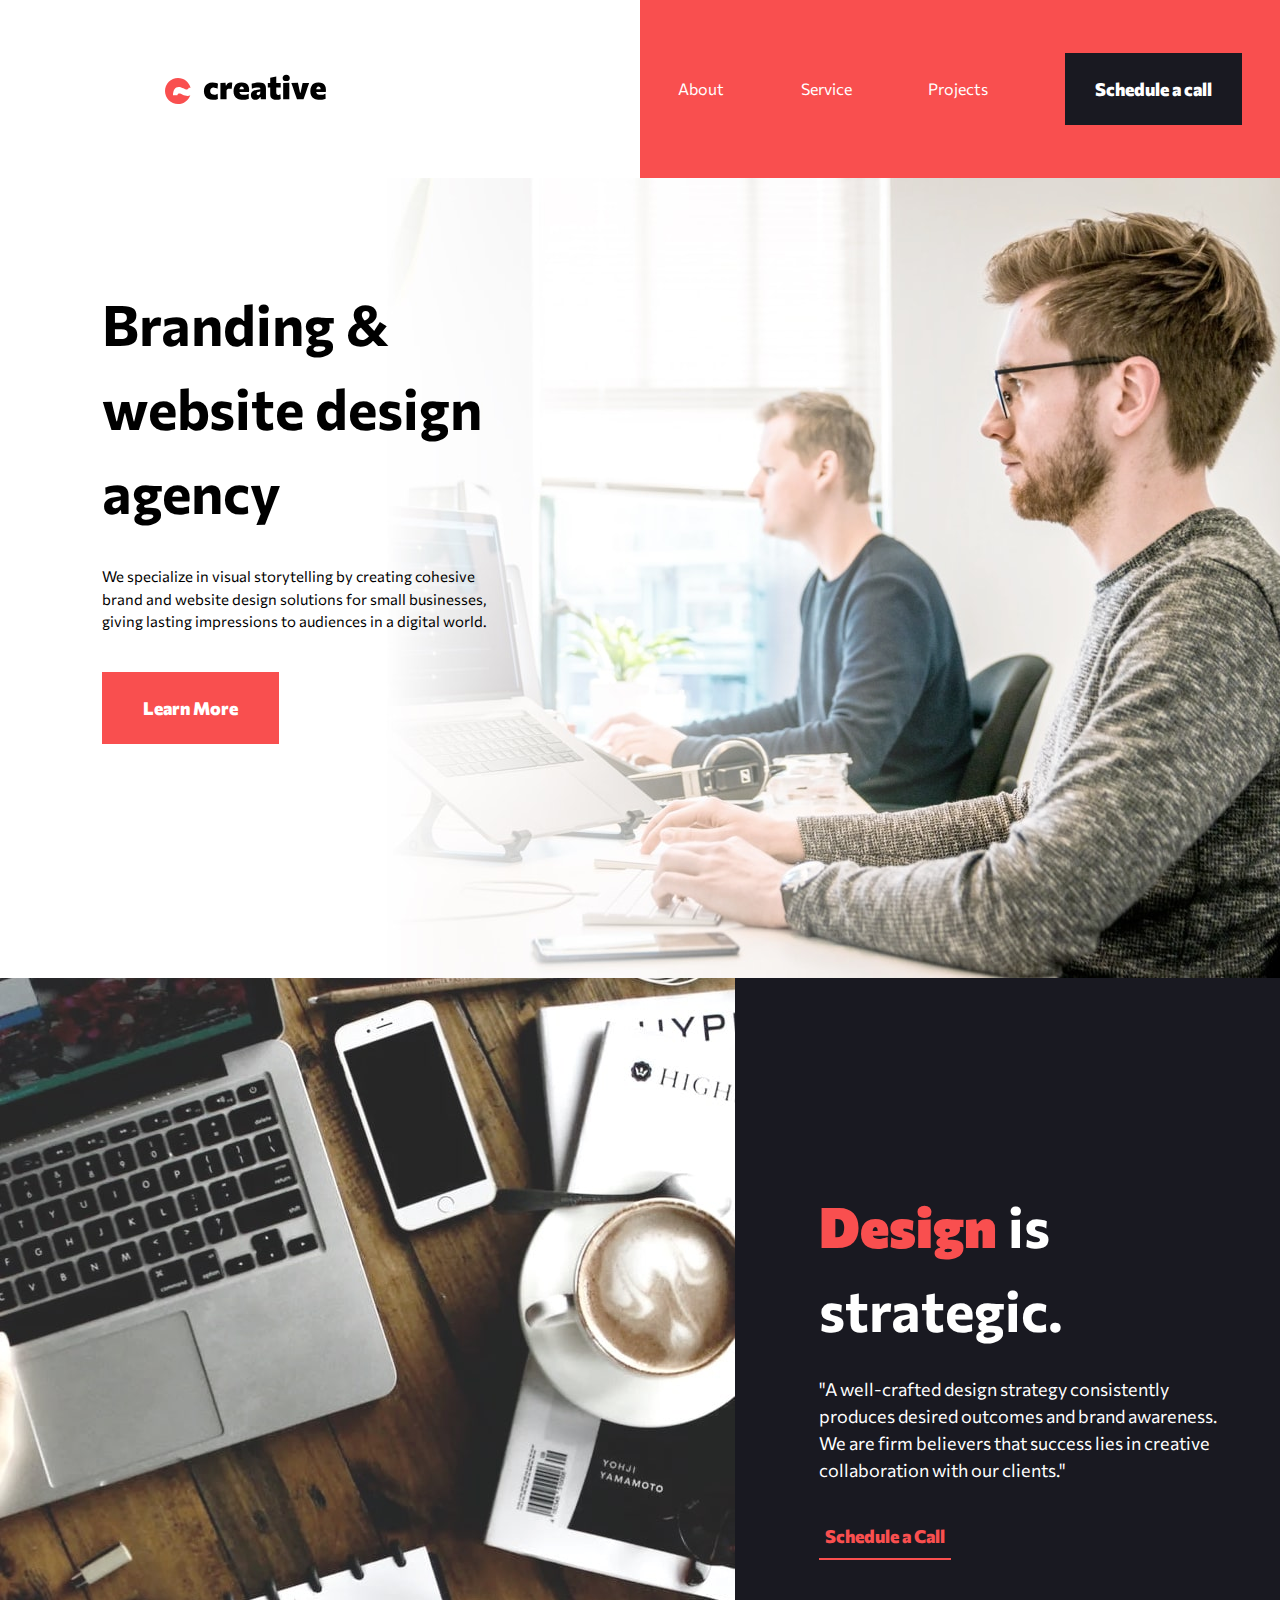
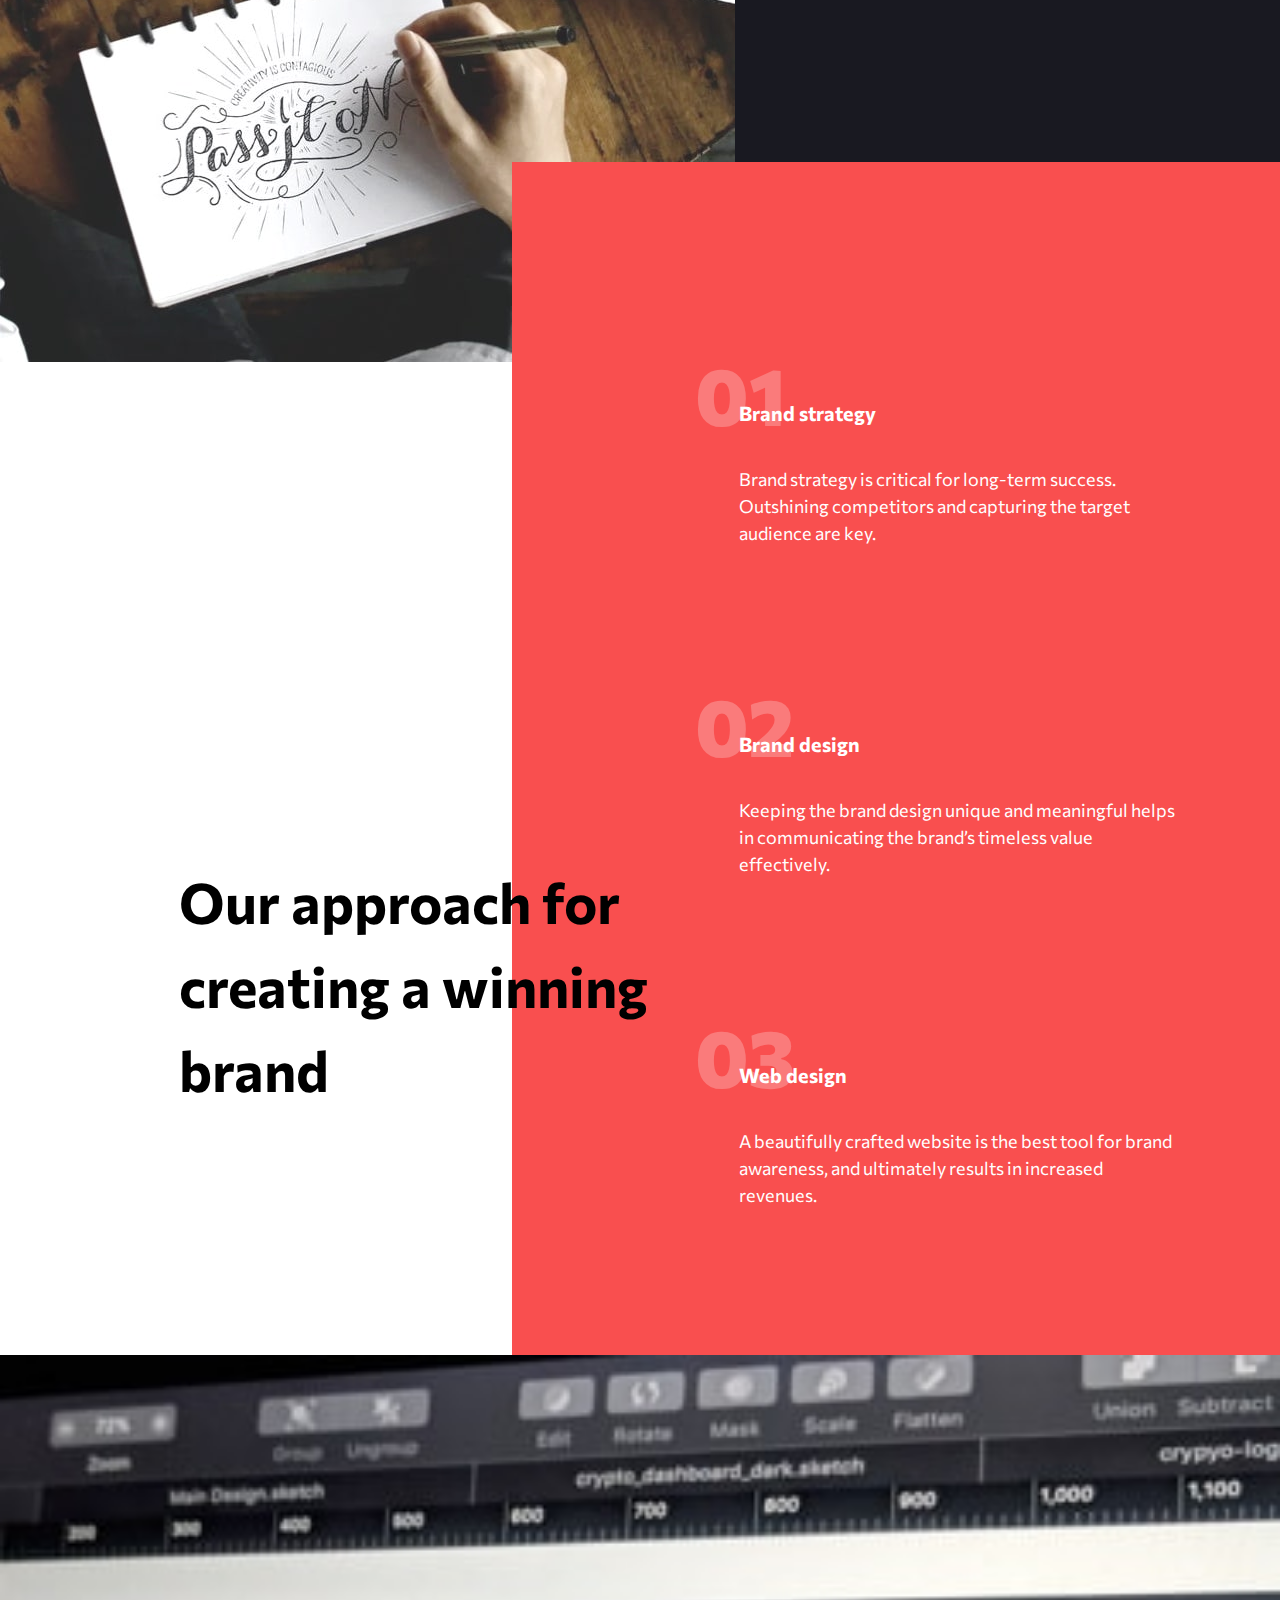
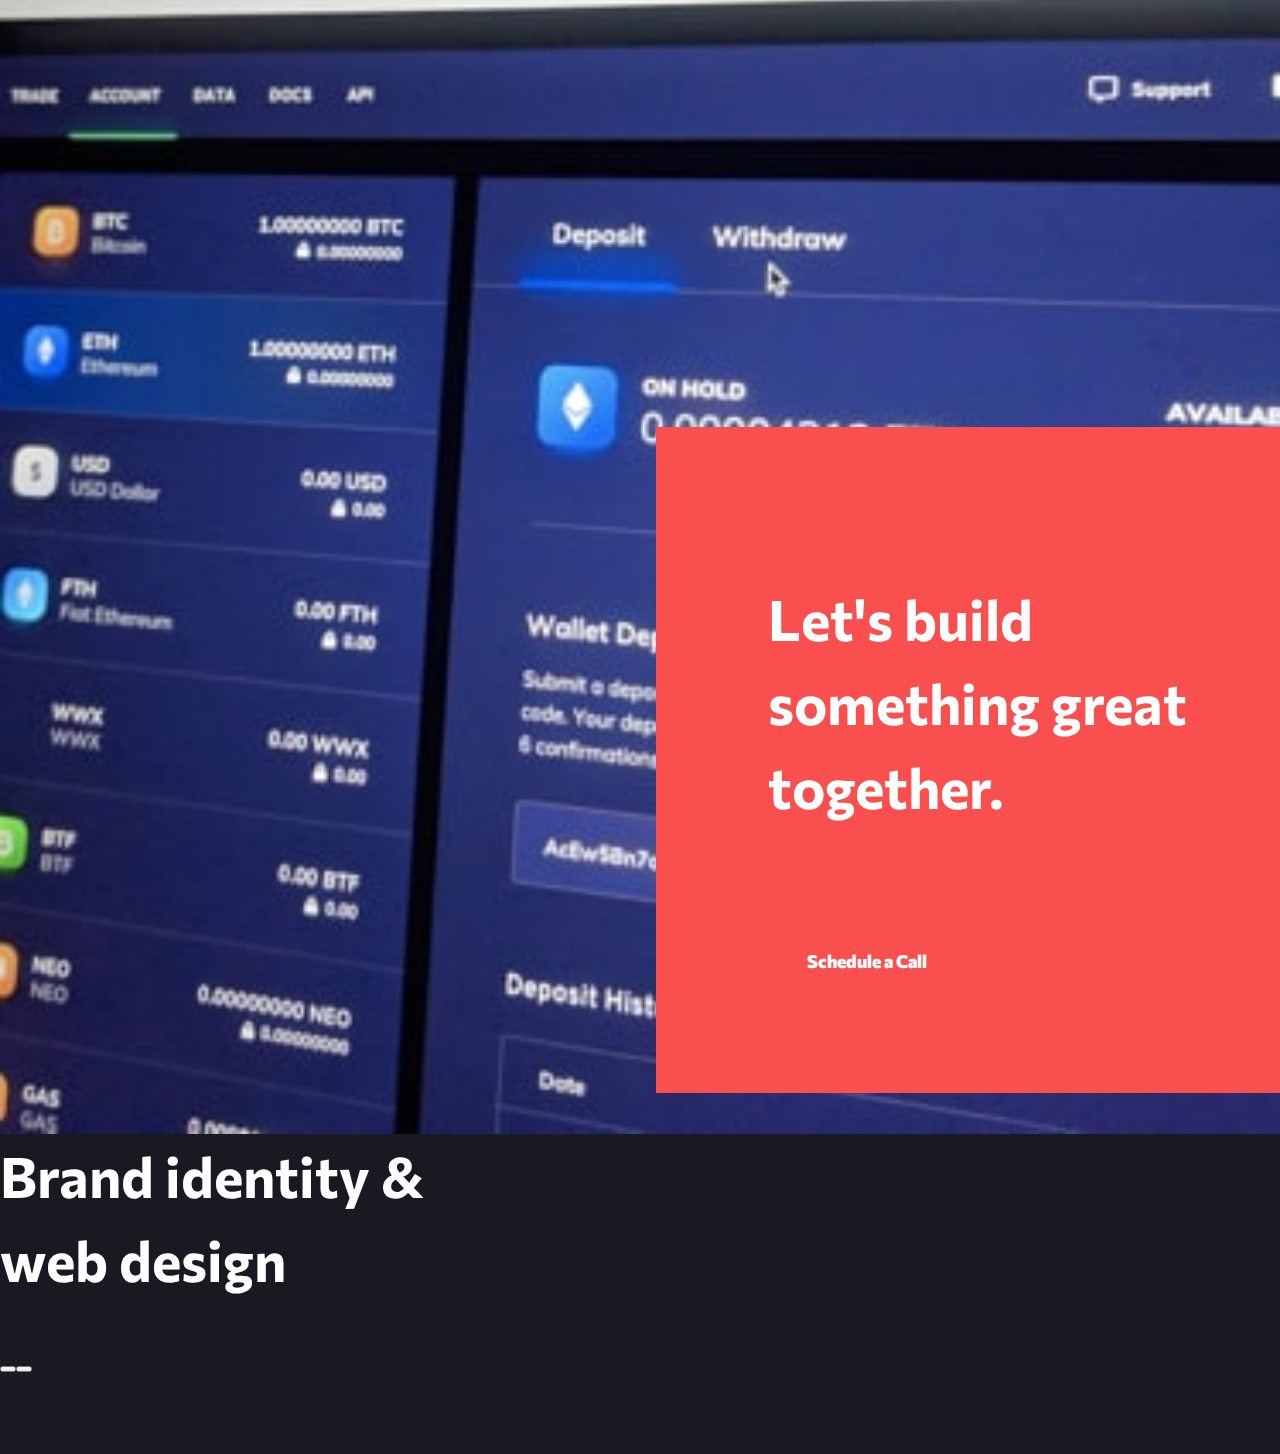
==== index.html @ ea8be514 "recoded the html for the project slides" ====
<!DOCTYPE html>
<html lang="en">
<head>
  <meta charset="UTF-8">
  <meta name="viewport" content="width=device-width, initial-scale=1.0">
  <link rel="preconnect" href="https://fonts.googleapis.com">
  <link rel="preconnect" href="https://fonts.gstatic.com" crossorigin>
  <link href="https://fonts.googleapis.com/css2?family=Abril+Fatface&family=Commissioner:wght@400;800&family=Merriweather:ital@0;1&family=Work+Sans:wght@400;500;800&display=swap" rel="stylesheet">
  <link rel="icon" type="image/png" sizes="32x32" href="./assets/favicon-32x32.png">
  <link rel="stylesheet" href="./styles.css">
  <title>Creative single page site</title>
</head>
<body>
  <header>
    <nav>
      <div class="logo-container"><img src="./starter-code/assets/desktop/logo.svg"></div>
      <div class="hamburger-menu hide-burger"><img src="./starter-code/assets/mobile/icon-hamburger.svg"></div>
      <div class="cross-menu"><img src="./starter-code/assets/mobile/icon-cross.svg" alt="toggle icon"></div>

      
      <ul class="nav-menu hide">
        <li class="nav-item">About</li>
        <li class="nav-item">Service</li>
        <li class="nav-item">Projects</li>
        <li class="nav-item"><button class="nav-btn">Schedule a call</button></li>
      </ul>
    </nav>
  </header>
  
  <main class="hero-section">
    <img src="./starter-code/assets/mobile/image-hero.jpg">
    <img src="./starter-code/assets/tablet/image-hero.jpg">
    <img src="./starter-code/assets/desktop/image-hero.jpg">
    <div class="hero-contianer">
      <h1 class="hero-section__title">Branding & website design agency</h1>

      <p>We specialize in visual storytelling by creating cohesive brand and website design 
      solutions for small businesses, giving lasting impressions to audiences in a digital world.</p>
  

      <button class="hero-button">Learn More</button>
    </div>
  </main>

  <section class="design-section">
    <img src="./starter-code/assets/mobile/image-strategic.jpg">
    <img src="./starter-code/assets/tablet/image-strategic.jpg">
    <img src="./starter-code/assets/desktop/image-strategic.jpg">

    <div class="container">
      <h2 class="design-section__title"><strong>Design</strong> is strategic.
        <div><img src="./starter-code/assets/desktop/bg-pattern-wave-red.svg" alt=""></div>
      </h2>

      <p>"A well-crafted design strategy consistently produces desired outcomes and brand awareness. 
      We are firm believers that success lies in creative collaboration with our clients."</p>

      <button class="underlined-btn button">Schedule a Call</button>
    </div>
  </section>
  
  <section class="approach-section">
    <div class="container">
      <h2 class="approach-section__title">Our approach for creating a winning brand</h2>
      <div class="container-two spacing">
        <h3 class="title-one">Brand strategy
          <li class="li-one">01</li>
        </h3>
        <p>Brand strategy is critical for long-term success. Outshining competitors and capturing 
        the target audience are key.</p>
      </div>
      <div class="container-two spacing">
        <h3 class="title-two">Brand design
          <li class="li-two">02</li>
        </h3>
        <p>Keeping the brand design unique and meaningful helps in communicating the brand’s timeless 
        value effectively.</p>
      </div>

      <div class="container-two spacing"> 
        <h3 class="title-three">Web design
          <li class="li-three">03</li>
        </h3>
        <p>A beautifully crafted website is the best tool for brand awareness, and ultimately results 
        in increased revenues.</p>
      </div>
    </div>
    <div class="wrapper">
      <section class="dynamic-project">
        <div class="img"><img src="./starter-code/assets/mobile/image-slide-1.jpg" alt=""></div>
        <figcaption>
          <h2 class="project-title">Brand naming & guidelines</h2>
          <button></button><button></button>
        </figcaption>
      </section>
      <section class="dynamic-project">
        <div class="img"><img src="./starter-code/assets/mobile/image-slide-2.jpg" alt=""></div>
        <figcaption>
          <h2 class="project-title">Brand identity & merchandise</h2>
          <button></button><button></button>
        </figcaption>
      </section>
      <section class="dynamic-project">
        <div class="img"><img src="./starter-code/assets/mobile/image-slide-3.jpg" alt=""></div>
        <figcaption>
          <h2 class="project-title">Brand identity & web design</h2>
          <button></button><button></button>
        </figcaption>
      </section>
    </div>
  <section class="container contact">
    <h2>Let's build something great together.</h2>
    <button class="footer-btn button">Schedule a Call</button>
  </section>
</body>
<script src="./main.js"></script>
</html>
---- styles.css ----
*
*::before
*::after {
    box-sizing: border-box;
    padding: 0;
    margin: 0;
}



body {
    background-color: white;
    margin: 0;
    font-family: 'commissioner';
    line-height: 1.5;
}

nav {
    display: flex;
    min-height: 5rem;
    align-items: center;
    justify-content: space-between;
    padding: 0 1rem;

}

strong {
    color: #F94F4F;
}

h1 {
    font-size: 2.5rem;
}

h2 {
    font-size: 2rem;
} 

h3 {
    font-size: .9375rem;
}

p {
    font-size: .9375rem;
}

img {
    width: 100%;
    display: block;
}

ul {
    margin: 0;
    padding: 0;
}

.button {
    display: inline-block;
    width: fit-content;
}

.container {
    display: flex;
    flex-direction: column;
    margin: 0 1.25rem 0;
}

.nav-menu {
    text-align: center;
    background-color: #191921;
    color: #fff;
    position: absolute;
    width: 70%;
    display: block;
    top: 5rem;
    z-index: 1;
    margin-left: 5rem;

}


.nav-menu li {
    padding: 1.25rem 0 1.25rem 0;
    list-style: none;

}

.nav-menu li:hover {
    font-weight: bold;
    cursor: pointer;
}

.nav-btn {
    width: 177px;
    height: 72px;
    background-color: #F94F4F;
    color: #fff;
    font-family: 'commissioner';
    font-weight: 800;
    font-size: 18px;
    border: none;
}

.hamburger-menu {
    position: relative;
}

.cross-menu {
    position: absolute;
    right: 4.75%;
    visibility: hidden;
}

.nav-btn:hover {
    background-color: #434356;
    cursor: pointer;

}

.hero-image-container {
    width: max-content;
}


.hero-contianer {
    display: flex;
    flex-direction: column;
    margin: 0 1.25rem 6rem;

}

.hero-section img:nth-child(2n) {
    display: none;
}

.hero-section img:nth-child(3n) {
    display: none;
}

.hero-section__title {
    margin: 3.5rem 0 0 0;
}

.hero-section p {
    margin: .9375rem 0;
    line-height: 1.5;
    font-size: 15px;
}

.hero-button {
    display: inline-block;
    width: 177px;
    height: 72px;
    background-color: #F94F4F;
    color: #fff;
    font-family: 'commissioner';
    font-weight: 800;
    font-size: 18px;
    border: none;
    
}

.hero-button:hover {
    cursor: pointer;
    background-color: #FF9393;
}

/* DESIGN SECTION */

.design-section img:nth-child(2n){
    display: none;
}

.design-section img:nth-child(3n) {
    display: none;
}

.design-section div img {
    display: inline-block;
    width: 3.9375rem;
    height: 1.8125rem;
    position: absolute;
    top: -10%;
}

section.design-section {
    background-color: #191921;

}

.design-section__title {
    padding: 5.05rem 0 1.5rem 0;
    position: relative;
    margin: 0;
}

section.design-section .container p {
    margin: 0 0 2.5rem 0;
    height: auto;
    text-align: left;
}

section.design-section .container button {
    margin: 0 0 4.5rem 0;
}

section.design-section .container {
    color: white;
    line-height: 1.5;
}




a:hover {

    cursor: pointer;
}

.underlined-btn {
    font-family: 'commissioner';
    font-weight: 800;
    color: #F94F4F;
    background-color: #191921;
    border-style: none;
    padding-bottom: 11px;
    border-bottom: 2px solid #F94F4F;

}

.underlined-btn:hover {
    color: #FF9393;
    border-color: #FF9393;
}



/* APPROACH SECTION */ 

section.approach-section {
    background-color: #F94F4F;
    color: white;
    display: flex;
    flex-direction: column;
    list-style: none;
    position: relative;
    padding: 6rem 0 6rem 0;
}

section.approach-section h2 {
    padding: 0 0 3.0625rem;
}

.spacing {
    padding: 0 0 3.5rem 0;
}

section.approach-section .container li {
font-size: 5rem;
font-weight: 800;
position: absolute;


}

.container-two {
    display: flex;
    flex-direction: column;
    margin: 0 1.2rem 0;
}

.title-one,
.title-two,
.title-three {
    position: relative;
}

.li-one {
    top: -4rem;
    left: -1rem;
    opacity: .25;
    position: absolute;
}

.li-two {
    top: -4rem;
    left: -1rem;
    opacity: .25;
    position: absolute;
}

.li-three {
    top: -4rem;
    left: -1rem;
    opacity: .25;
    position: absolute;
}

/* PROJECT SECTION */

.wrapper {
    height: 42rem;
    width: 100%;
    position: relative;
}

.dynamic-project {
    background-color: white;
    min-height: 42rem;
    flex-direction: column;
    position: absolute;
    width: 100%;
}


.dynamic-project >:first-child {
    min-height: 25.25rem;
    width: 100%;
}

.project-title {
    margin: 0;
}

figcaption {
    background-color: #191921;
    min-height: 20rem ;
}











 /* new styles for dynamic project */
.pro-container {
    position: relative;
    min-height: 44.7rem;
}

.hide {
    display: none;
}

.project-section__one,
.project-section__two,
.project-section__three {
    position: relative;
    color: #fff;
    background-color: #191921;
}


.slide  {
    position: absolute;

}


.project-section__subtitle {
    position: absolute;
    right: 30px;
    top: 46%;
}

.project-section__one p,
.project-section__two p,
.project-section__three p {
    position: absolute;
    right: 30px;
    top: 49%;
}

.project-section__one img:nth-child(2n) {
    display: none;
}

.project-section__one .prev:nth-child(2n){
    display: inline-block;
}

section.project-section__one img:nth-child(3) {
    display: none;
}

.project-section__one .prev,
.project-section__one .next,
.project-section__two .prev,
.project-section__two .next,
.project-section__three .prev,
.project-section__three .next {
    position: static;
    display: inline-block;
    width: 2rem;
    height: 1.5rem;
    padding: 1.25rem .5rem 0 0;
    margin: 1rem 1rem 0 0;
}




section.project-section__one div a {
    width: fit-content;
}



.prev {
    background-image: url(./starter-code/assets/desktop/icon-arrow-previous.svg);
    background-repeat: no-repeat;
}

.next {
    background-image: url(./starter-code/assets/desktop/icon-arrow-next.svg);
    background-repeat: no-repeat;

}

.project-section__one h2,
.project-section__two h2,
.project-section__three h2 {
    padding: 4rem 1.5rem;
    margin: 0%;
}

.footer-btn {
    width: 177px;
    height: 72px;
    background-color: #F94F4F;
    color: #fff;
    font-family: 'commissioner';
    font-weight: 800;
    font-size: 18px;
    border: none;
}

.footer-btn:hover {
    background-color: #FF9393;
    cursor: pointer;
}

.contact {
    margin: 6.25rem 1.5rem 6.25rem 1.5rem;
} 



/* -------------------- TABLET LAYOUT ------------------ */


@media only screen and (min-width: 750px) {

    /* HERO SECTION */

    nav {
    padding: 0;
    }

    .hide-burger {
        display: none;
    }

    .logo-container {
        margin-left:2.43rem ;
    }

    .container {
        display: flex;
        flex-direction: column;
        margin: 0 1.25rem 0;
    }
    
    .nav-menu {
        background-color: #F94F4F;
        justify-content: space-around;
        align-items: center;
        width: 60%;
        display: flex;
        position: static;
        height: 11.125rem;
        margin-left: 0;
    }

    .nav-btn {
        background-color: #191921;
    }
    
    /* HERO SECTION */

    .hero-section img:first-child {
        display: none;
    }

    .hero-section img:nth-child(2n) {
        display: block;
    }

    .hero-section img:nth-child(3n) {
        display: none;
    }

    .hero-section {
        display: flex;
        flex-direction: row-reverse;

    }

    .hero-contianer {
        overflow: visible;
        width: 28rem;
    }
    
    .hero-section__title {
        position: relative;
        width: 25rem;
        margin-left: 11rem;
        font-size: 3.5rem;
    }
    
    .hero-section p {
        position: relative;
        width: 25rem;
        margin-left: 11rem;
        padding: 1rem 0 1.5rem 0;
    }
    
    .hero-button {
        margin-left: 11rem;
        position: relative;
        display: inline-block;
        width: 177px;
        height: 72px;
        background-color: #F94F4F;
        color: #fff;
        font-family: 'commissioner';
        font-weight: 800;
        font-size: 18px;
        border: none;
    }
    /* DESIGN SECTION */

    .design-section {
        display: flex;
        max-height: 33.625rem;
    }

    .container {
        padding: 2.25rem 1.5rem 2.5rem 4rem;
    }

    .design-section__title {
        padding-right: 1rem;
    }
    .design-section img:nth-child(2n){
        display: block;
        min-height: 41.125rem;
        z-index: 1;
    }

    .design-section img:first-child {
        display: none;
    }

    .design-section img:nth-child(3n) {
        display: none;
    }

    /* APPROACH SECTION */

    section.approach-section {
        background-color: #fff;
        align-items: end;
        padding: 0 0 0 0;
    }

    section.approach-section .container {
        padding-top: 4.5rem;
        padding-left: 1.5rem;
        background-color: #F94F4F;
        max-width: 51.5%;
        margin: 0;
        z-index: 1;
    }

    .approach-section__title {
        position: absolute;
        color: black;
        left: 5%;
        max-width: 15rem;
        margin-top: 12rem;
    }

    .container-two {
        padding: 5rem 0 1rem 4rem;
    }

    .li-one,
    .li-two,
    .li-three {
        z-index: 2;
        left: -17%;
    }

    /* PROJECT SECTION */
    .project-section__one {
        display: flex;
        flex-direction: row-reverse;
        background-color: #fff;

     }
    
    .project-section__one img:nth-child(1) {
        display: none;
    }

    .project-section__one img:nth-child(2) {
        display: block;
        width: 57.75%;
        position: relative;
    }

    
    section.project-section__one .floating-card {
        visibility: visible;
        position: absolute;
        background-color: black;
        max-height: 22rem;
        width: 24.375rem;
        z-index: 1;
        left: 0;

    }

    .project-section__subtitle {
        top: 80%;
    }

    .project-section__one p {
        top: 84%;
    }

    .project-section__one .prev,
    .project-section__one .next {
        width: 3rem;
        max-width: 3rem;
        left: 0;
        margin: 1rem 0 0 0;

    }

    section.project-section__one img:nth-child(3) {
        display: none;
    }

    /* CONTACT SECTION */

    div.contact {
        display: flex;
        flex-direction: row;
        justify-content: space-between;
        align-items: center;
        padding: 2rem 2rem 3rem;
        margin: 0;
    }

    .contact h2 {
        width: 20rem;
    }

    .footer-btn {
        width: 12.4rem;

    }
}

/* --------------------LAPTOP LAYOUT ------------------ */

@media only screen and (min-width: 1000px) and (max-width: 2000px) {

    .logo-container {
        margin-left: 10.3125rem;
    }

    .nav-menu {
        width: 50%;
    }

    .hero-contianer {
     margin: 3rem 0 0;
    }

    .hero-section img:nth-child(2n) {
        display: none;
    }

    .hero-section img:nth-child(3n) {
        display: block;
    }

    .hero-section__title {
        position: relative;
        width: 25rem;
        margin-left: 10.3125rem;
        font-size: 3.5rem;
    }
    
    .hero-section p {
        position: relative;
        width: 25rem;
        margin-left: 10.3125rem;
        padding: 1rem 0 1.5rem 0;
    }
    
    .hero-button {
        margin-left: 10.3125rem;
        position: relative;
        display: inline-block;
        width: 177px;
        height: 72px;

    }

    /* DESIGN SECTION */

    .design-section {
        min-height: 49rem;
    }

    .design-section img:nth-child(2n) {
        display: none;
    }

    .design-section img:nth-child(3n) {
        display: block;
        min-height: 61.5rem;
        z-index: 1;
    }

    .design-section .container {
        justify-content: center;
    }

    section.design-section .container h2 {
        font-size: 3.5rem;
        width: 22rem;
    }

    section.design-section .container p,
    section.design-section .container button {
        font-size: 1.125rem;
    }

   

    /* APPROACH SECTION */

    section.approach-section h2 {
        font-size: 3.5rem;
        max-width: 30rem;
        left: 14%;
        top: 20%;
        z-index: 2;
    }

    section.approach-section .container {
        max-width: 60%;
        min-height: 10rem;
        box-sizing: border-box;
        padding: 6.5rem 2rem 6rem 7rem
    }

    .container h3 {
        font-size: 1.25rem;
    }

    .container p {
        font-size: 1.125rem;
    }

   .container-two {
    padding: 7rem 3rem 2rem 6rem;

   }

   .li-one,
    .li-two,
    .li-three {

        left: -10%;
    }
    

    section.project-section__one img:nth-child(2) {
        display: none;
    }

    section.project-section__one img:nth-child(3) {
        display: block;
        max-width: 60%;
    }
    
    section.project-section__one .floating-card {
        width: 52%;
        min-height: 33rem;
    }

   

    div.contact {
        padding: 2rem 8rem;
    }

    .contact h2 {
        font-size: 3.5rem;
        width: 35rem;
    }

    .project-section__one h2 {
        font-size: 3.5rem;
        padding: 6.25rem 1.375rem 0 7.5rem;
    }

    .project-section__one .prev,
    .project-section__one .next {
        margin-top: 3rem;

     }

    

}
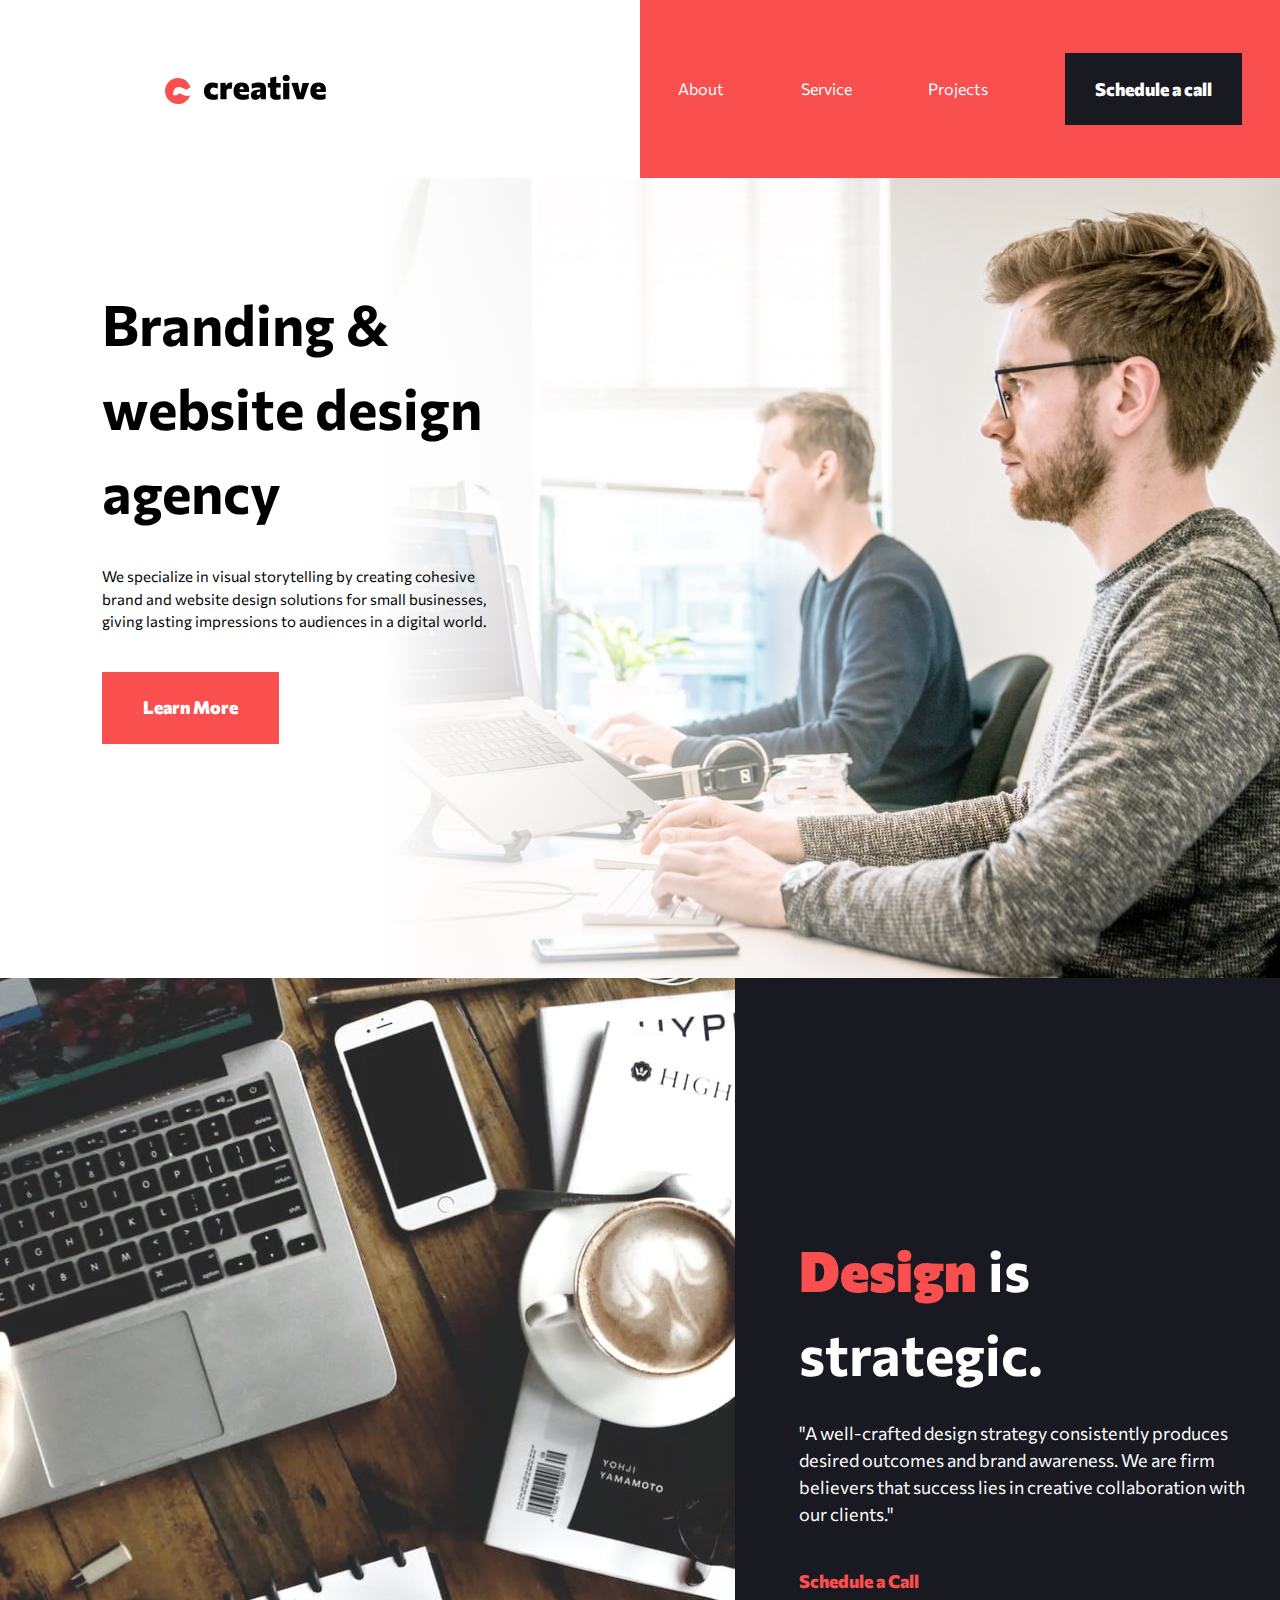
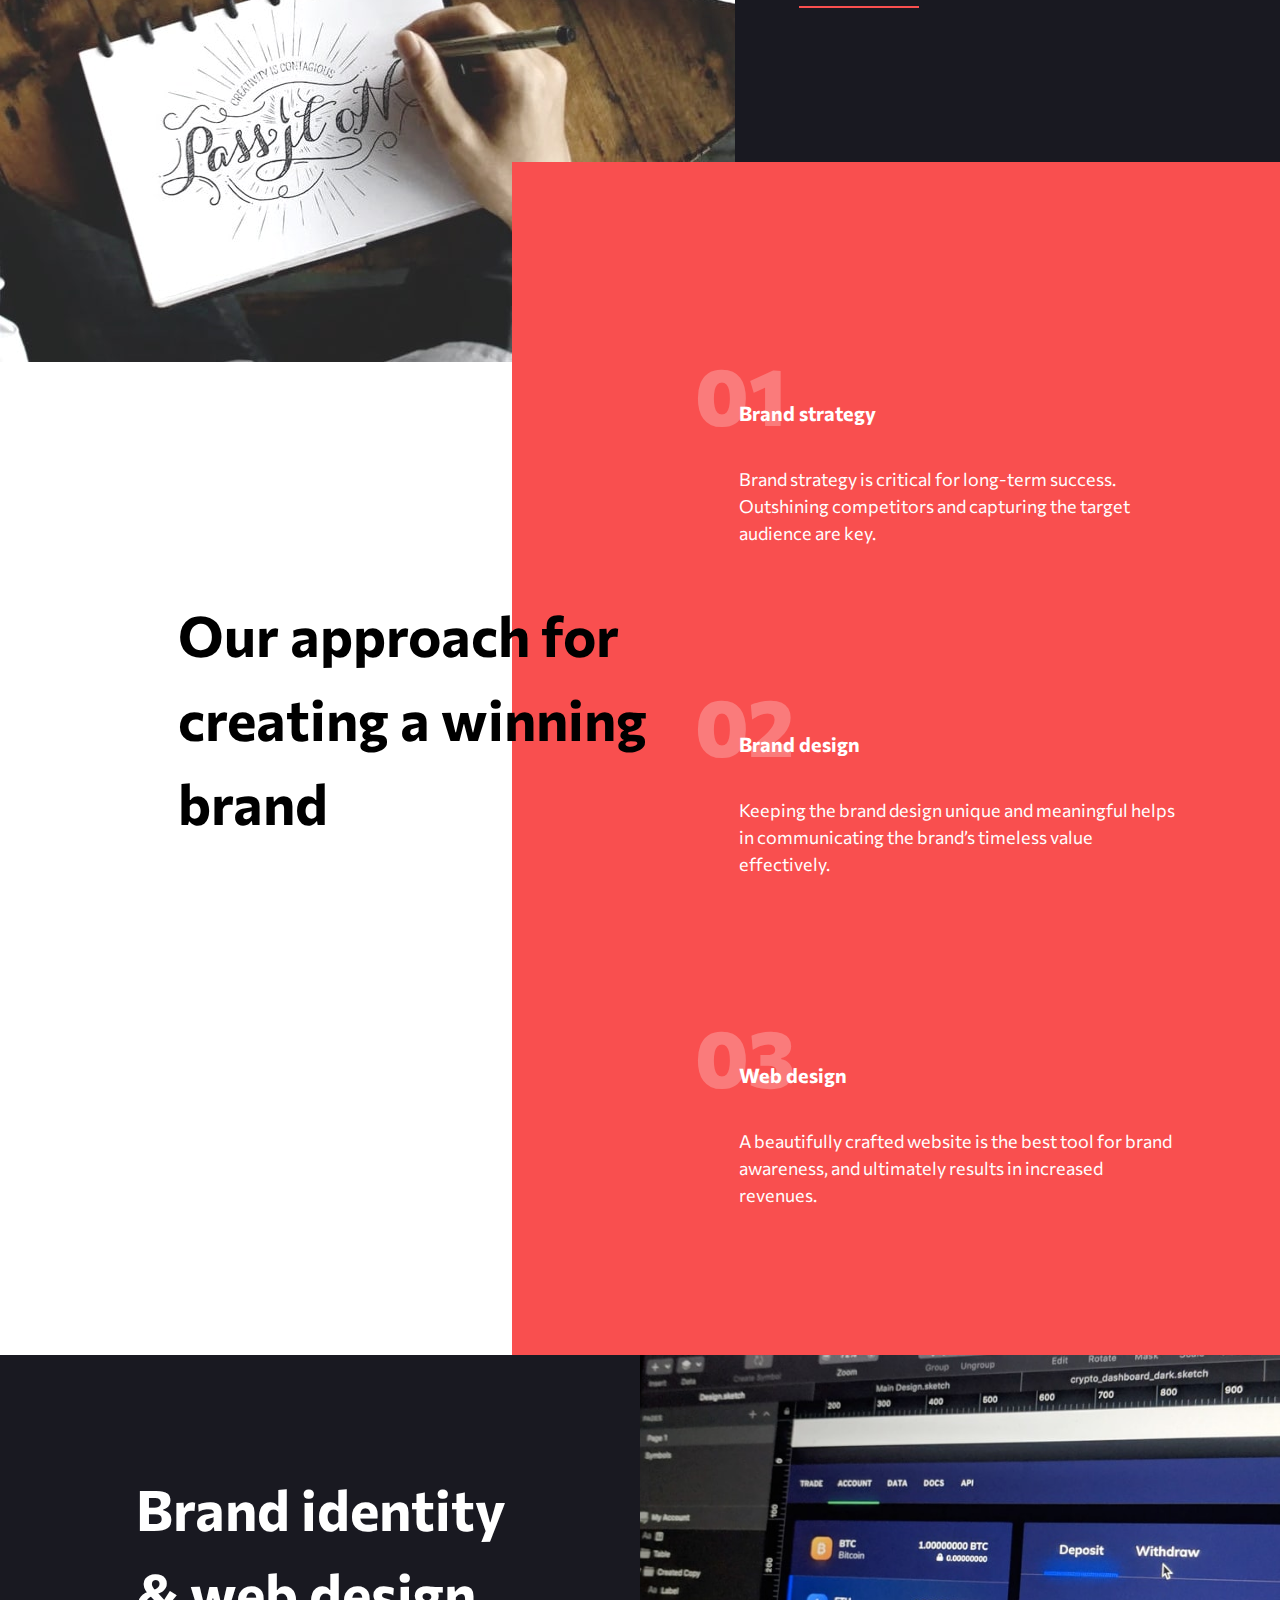
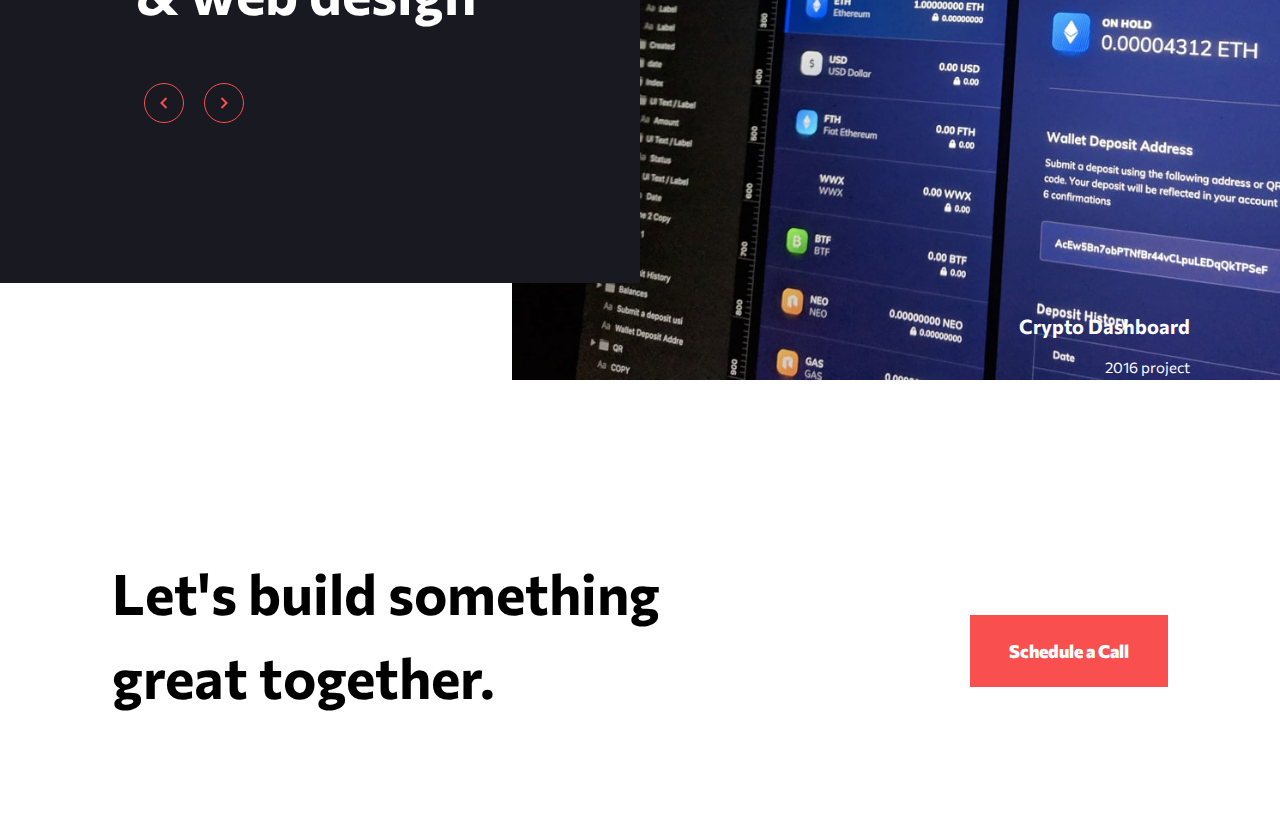
==== commit f2a900b3: "refactored code" ====
--- a/index.html
+++ b/index.html
@@ -28,9 +28,9 @@
   </header>
   
   <main class="hero-section">
-    <img src="./starter-code/assets/mobile/image-hero.jpg">
-    <img src="./starter-code/assets/tablet/image-hero.jpg">
-    <img src="./starter-code/assets/desktop/image-hero.jpg">
+    <img src="./starter-code/assets/mobile/image-hero.jpg" class="img-1-hero">
+    <img src="./starter-code/assets/tablet/image-hero.jpg" class="img-2-hero">
+    <img src="./starter-code/assets/desktop/image-hero.jpg" class="img-3-hero">
     <div class="hero-contianer">
       <h1 class="hero-section__title">Branding & website design agency</h1>
 
@@ -85,30 +85,49 @@
         in increased revenues.</p>
       </div>
     </div>
-    <div class="wrapper">
-      <section class="dynamic-project">
-        <div class="img"><img src="./starter-code/assets/mobile/image-slide-1.jpg" alt=""></div>
-        <figcaption>
-          <h2 class="project-title">Brand naming & guidelines</h2>
-          <button></button><button></button>
-        </figcaption>
-      </section>
-      <section class="dynamic-project">
-        <div class="img"><img src="./starter-code/assets/mobile/image-slide-2.jpg" alt=""></div>
-        <figcaption>
-          <h2 class="project-title">Brand identity & merchandise</h2>
-          <button></button><button></button>
-        </figcaption>
-      </section>
-      <section class="dynamic-project">
-        <div class="img"><img src="./starter-code/assets/mobile/image-slide-3.jpg" alt=""></div>
-        <figcaption>
-          <h2 class="project-title">Brand identity & web design</h2>
-          <button></button><button></button>
-        </figcaption>
-      </section>
-    </div>
-  <section class="container contact">
+  </section>  
+  <div class="wrapper">
+    <section class="dynamic-project">
+      <div class="img">
+        <img src="./starter-code/assets/mobile/image-slide-1.jpg" alt="" class="img-1">
+        <img src="./starter-code/assets/tablet/image-slide-1.jpg" alt="" class="img-2">
+        <img src="./starter-code/assets/desktop/image-slide-1.jpg" alt="" class="img-3">
+        <h3 class="pro-title">Lean Product Roadmap</h3>
+        <p class="pro-title__p">2019 Project</p>
+      </div>
+      <figcaption class="cap">
+        <h2 class="project-title">Brand naming & guidelines</h2>
+        <button class="prev"></button><button class="next"></button>
+      </figcaption>
+    </section>
+    <section class="dynamic-project">
+      <div class="img">
+        <img src="./starter-code/assets/mobile/image-slide-2.jpg" alt="" class="img-1">
+        <img src="./starter-code/assets/tablet/image-slide-2.jpg" alt="" class="img-2">
+        <img src="./starter-code/assets/desktop/image-slide-2.jpg" alt="" class="img-3">
+        <h3 class="pro-title">New Majestic Hotel</h3>
+        <p class="pro-title__p">2018 Project</p>
+      </div>
+      <figcaption class="cap">
+        <h2 class="project-title">Brand identity & merchandise</h2>
+        <button class="prev"></button><button class="next"></button>
+      </figcaption>
+    </section>
+    <section class="dynamic-project">
+      <div class="img">
+        <img src="./starter-code/assets/mobile/image-slide-3.jpg" alt="" class="img-1">
+        <img src="./starter-code/assets/tablet/image-slide-3.jpg" alt="" class="img-2">
+        <img src="./starter-code/assets/desktop/image-slide-3.jpg" alt="" class="img-3">
+        <h3 class="pro-title">Crypto Dashboard</h3>
+        <p class="pro-title__p">2016 project</p>
+      </div>
+      <figcaption class="cap">
+        <h2 class="project-title">Brand identity & web design</h2>
+        <button class="prev"></button><button class="next"></button>
+      </figcaption>
+    </section>
+  </div>
+  <section class="footer contact">
     <h2>Let's build something great together.</h2>
     <button class="footer-btn button">Schedule a Call</button>
   </section>
--- a/styles.css
+++ b/styles.css
@@ -63,6 +63,7 @@
     display: flex;
     flex-direction: column;
     margin: 0 1.25rem 0;
+
 }
 
 .nav-menu {
@@ -129,13 +130,11 @@
 
 }
 
-.hero-section img:nth-child(2n) {
+.img-2-hero,
+.img-3-hero {
     display: none;
 }
 
-.hero-section img:nth-child(3n) {
-    display: none;
-}
 
 .hero-section__title {
     margin: 3.5rem 0 0 0;
@@ -248,7 +247,7 @@
 }
 
 section.approach-section h2 {
-    padding: 0 0 3.0625rem;
+    padding: 0 0 3rem .75rem;
 }
 
 .spacing {
@@ -319,24 +318,38 @@
 }
 
 .project-title {
+    color: #fff;
+    padding: 4rem 3rem 2rem 1.5rem;
     margin: 0;
 }
+
+.img-2,
+.img-3 {
+    display: none;
+}
+
+.img {
+    width: 100%;
+    position: relative;
+    color: #fff;
+}
+.pro-title{
+    position: absolute;
+    bottom: 10%;
+    right: 7%;
+}
+
+.pro-title__p{
+    position: absolute;
+    bottom: 5%;
+    right: 7%;
+}
+
 
 figcaption {
     background-color: #191921;
     min-height: 20rem ;
 }
-
-
-
-
-
-
-
-
-
-
-
  /* new styles for dynamic project */
 .pro-container {
     position: relative;
@@ -347,14 +360,6 @@
     display: none;
 }
 
-.project-section__one,
-.project-section__two,
-.project-section__three {
-    position: relative;
-    color: #fff;
-    background-color: #191921;
-}
-
 
 .slide  {
     position: absolute;
@@ -368,69 +373,40 @@
     top: 46%;
 }
 
-.project-section__one p,
-.project-section__two p,
-.project-section__three p {
-    position: absolute;
-    right: 30px;
-    top: 49%;
-}
-
-.project-section__one img:nth-child(2n) {
-    display: none;
-}
-
-.project-section__one .prev:nth-child(2n){
-    display: inline-block;
-}
-
-section.project-section__one img:nth-child(3) {
-    display: none;
-}
-
-.project-section__one .prev,
-.project-section__one .next,
-.project-section__two .prev,
-.project-section__two .next,
-.project-section__three .prev,
-.project-section__three .next {
-    position: static;
-    display: inline-block;
-    width: 2rem;
-    height: 1.5rem;
-    padding: 1.25rem .5rem 0 0;
-    margin: 1rem 1rem 0 0;
-}
-
-
-
-
-section.project-section__one div a {
-    width: fit-content;
-}
-
-
+
+.cap {
+    background-color: #191921;
+}
+
+button {
+  padding: 0;
+  border: none;
+  background: none;
+  font: inherit;
+  cursor: pointer;
+  outline: inherit;
+}
 
 .prev {
-    background-image: url(./starter-code/assets/desktop/icon-arrow-previous.svg);
+    background-color: #191921;
+    background-image: url('./starter-code/assets/desktop/icon-arrow-previous.svg');
     background-repeat: no-repeat;
+    height: 3rem;
+    width: 3rem;
+    margin: 0 0 0 1.5rem;
 }
 
 .next {
-    background-image: url(./starter-code/assets/desktop/icon-arrow-next.svg);
+    background-image: url('./starter-code/assets/desktop/icon-arrow-next.svg');
     background-repeat: no-repeat;
-
-}
-
-.project-section__one h2,
-.project-section__two h2,
-.project-section__three h2 {
-    padding: 4rem 1.5rem;
-    margin: 0%;
-}
+    height: 3rem;
+    width: 3rem;
+    margin: 0 0 0 .75rem;
+}
+
 
 .footer-btn {
-    width: 177px;
+    width: 200px;
     height: 72px;
     background-color: #F94F4F;
     color: #fff;
@@ -493,17 +469,18 @@
     
     /* HERO SECTION */
 
-    .hero-section img:first-child {
+    
+
+    .img-1-hero,
+    .img-3-hero {
         display: none;
     }
-
-    .hero-section img:nth-child(2n) {
+    
+    .img-2-hero {
         display: block;
-    }
-
-    .hero-section img:nth-child(3n) {
-        display: none;
-    }
+        width: 100%;
+    }
+
 
     .hero-section {
         display: flex;
@@ -608,57 +585,50 @@
     }
 
     /* PROJECT SECTION */
-    .project-section__one {
-        display: flex;
-        flex-direction: row-reverse;
-        background-color: #fff;
-
-     }
-    
-    .project-section__one img:nth-child(1) {
+
+    .dynamic-project {
+        min-height: 0;
+        max-height: 30rem;
+    }
+
+    .img-1,
+    .img-3 {
         display: none;
     }
 
-    .project-section__one img:nth-child(2) {
+    .img-2 {
         display: block;
-        width: 57.75%;
-        position: relative;
-    }
-
-    
-    section.project-section__one .floating-card {
-        visibility: visible;
+        width: 57.5%;
         position: absolute;
-        background-color: black;
-        max-height: 22rem;
-        width: 24.375rem;
-        z-index: 1;
+        right: 0;
+
+    }
+
+    .cap{
+        width: 55%;
+        position: absolute;
         left: 0;
-
-    }
-
-    .project-section__subtitle {
-        top: 80%;
-    }
-
-    .project-section__one p {
-        top: 84%;
-    }
-
-    .project-section__one .prev,
-    .project-section__one .next {
-        width: 3rem;
-        max-width: 3rem;
-        left: 0;
-        margin: 1rem 0 0 0;
-
-    }
-
-    section.project-section__one img:nth-child(3) {
-        display: none;
-    }
+        top: 0;
+    }
+
+    .img {
+        display: block;
+
+    }
+    .wrapper{
+        height: 30rem;
+    }
+    
+     
+
+
+
 
     /* CONTACT SECTION */
+
+    .container{
+        z-index: 2;
+    }
 
     div.contact {
         display: flex;
@@ -673,6 +643,16 @@
         width: 20rem;
     }
 
+    .footer {
+        display: flex;
+        flex-direction: row;
+        justify-content: space-between;
+        align-items: center;
+        margin: 0 2rem 0;
+        min-height: 20rem;
+    }
+    
+
     .footer-btn {
         width: 12.4rem;
 
@@ -683,6 +663,16 @@
 
 @media only screen and (min-width: 1000px) and (max-width: 2000px) {
 
+    .img-1-hero,
+    .img-2-hero {
+        display: none;
+    }
+
+    .img-3-hero {
+        display: block;
+    }
+
+
     .logo-container {
         margin-left: 10.3125rem;
     }
@@ -695,13 +685,6 @@
      margin: 3rem 0 0;
     }
 
-    .hero-section img:nth-child(2n) {
-        display: none;
-    }
-
-    .hero-section img:nth-child(3n) {
-        display: block;
-    }
 
     .hero-section__title {
         position: relative;
@@ -763,7 +746,7 @@
     section.approach-section h2 {
         font-size: 3.5rem;
         max-width: 30rem;
-        left: 14%;
+        left: 13%;
         top: 20%;
         z-index: 2;
     }
@@ -794,44 +777,74 @@
 
         left: -10%;
     }
-    
-
-    section.project-section__one img:nth-child(2) {
+
+    .project-title {
+        font-size: 3.5rem;
+        margin: 3rem 3rem 0 7rem
+
+    }
+
+    .prev {
+        margin: 1rem 0 0 9rem;
+
+    }
+
+
+    .pro-title{
+        font-weight: bolder;
+        bottom: -50%;
+        font-size: 1.25rem;
+
+    }
+
+    .pro-title__p {
+        bottom: -58%;
+    }
+
+    .img-1,
+    .img-2 {
         display: none;
     }
 
-    section.project-section__one img:nth-child(3) {
+    .img-3 {
         display: block;
-        max-width: 60%;
-    }
-    
-    section.project-section__one .floating-card {
-        width: 52%;
-        min-height: 33rem;
-    }
-
-   
+        width: 60%;
+        position: absolute;
+        right: 0;
+    }
+
+    figcaption .cap{
+        min-height: 32rem;
+
+    }
+
+
 
     div.contact {
         padding: 2rem 8rem;
     }
 
     .contact h2 {
+        margin: 13rem 0 0 5rem;
         font-size: 3.5rem;
         width: 35rem;
     }
-
-    .project-section__one h2 {
-        font-size: 3.5rem;
-        padding: 6.25rem 1.375rem 0 7.5rem;
-    }
-
-    .project-section__one .prev,
-    .project-section__one .next {
-        margin-top: 3rem;
-
-     }
-
-    
-
-}
+ 
+    .container {
+        min-height: 50rem;
+        margin: 0;
+    }
+    
+    .cap {
+        height: 33rem;
+        width: 50%;
+    }
+
+    .footer{
+        height: 37rem;
+    }
+
+    .footer-btn {
+        margin: 15rem 5rem 0 0;
+    }
+}
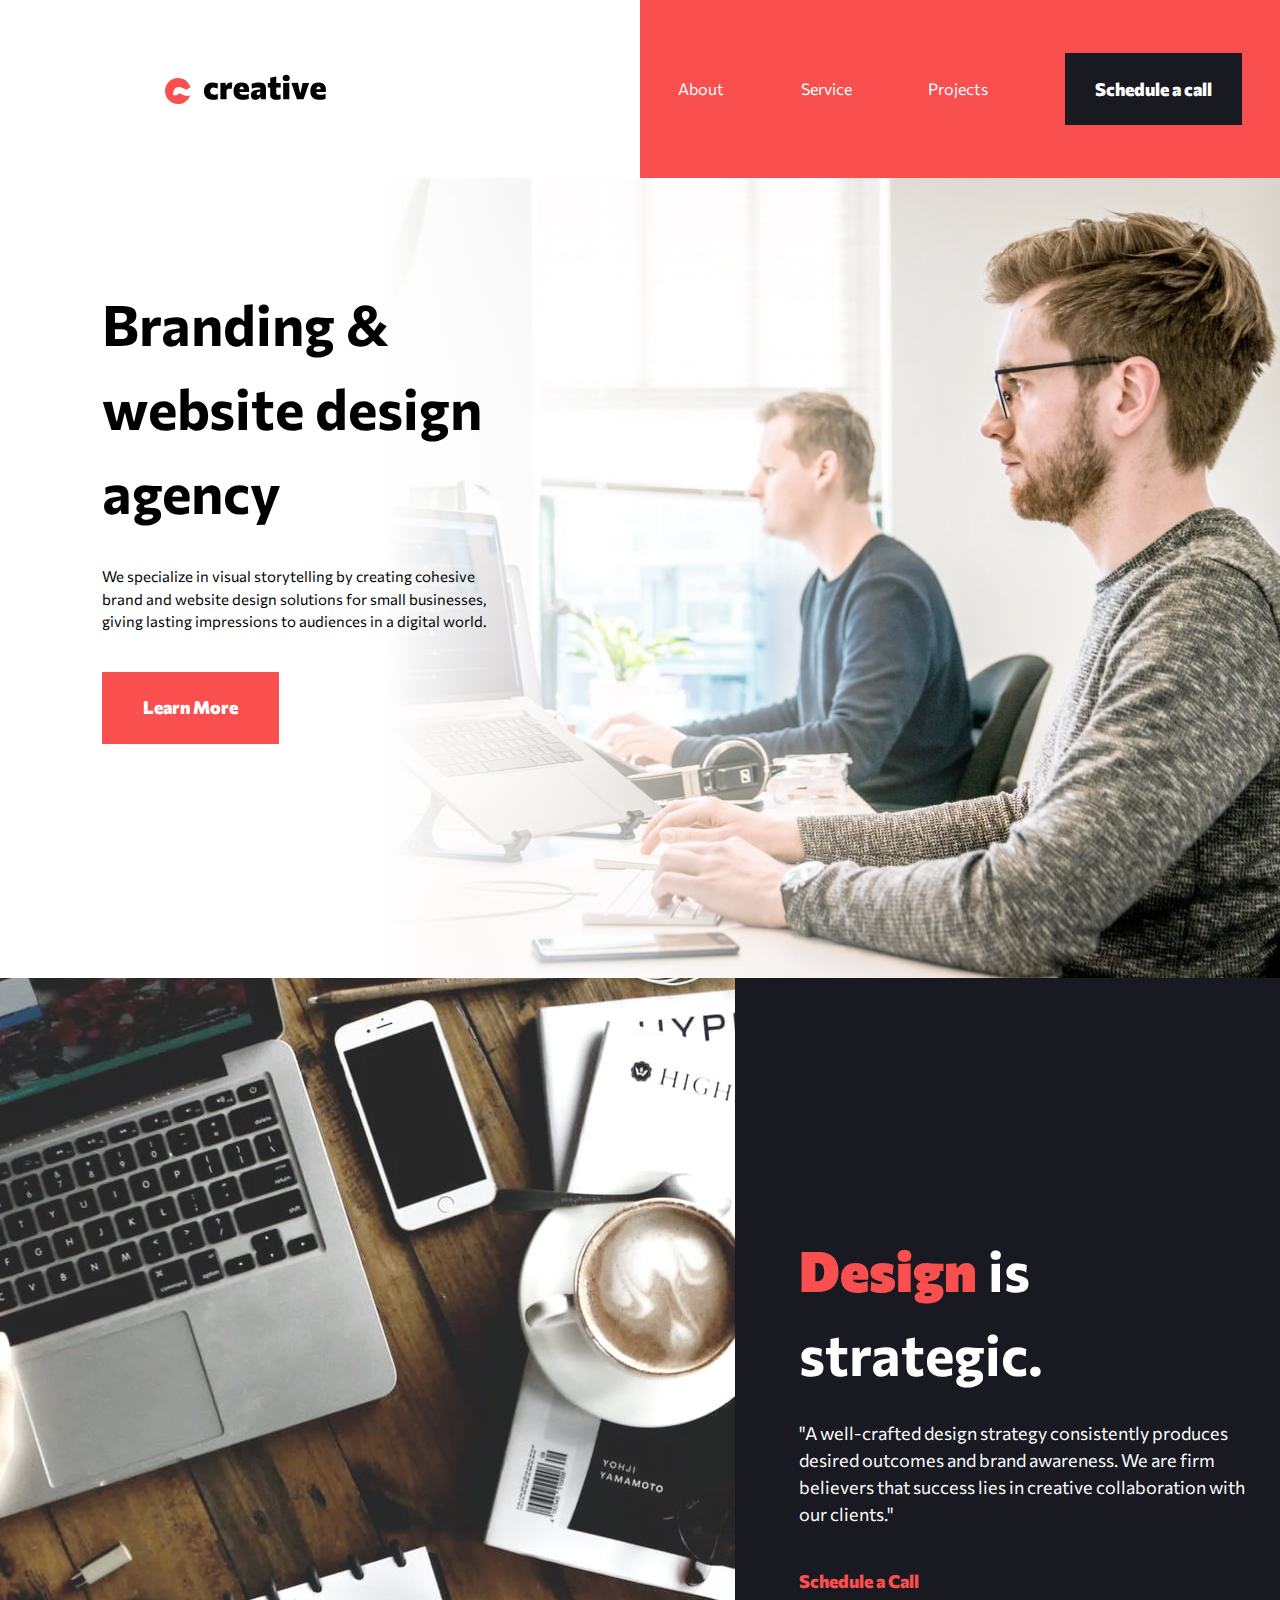
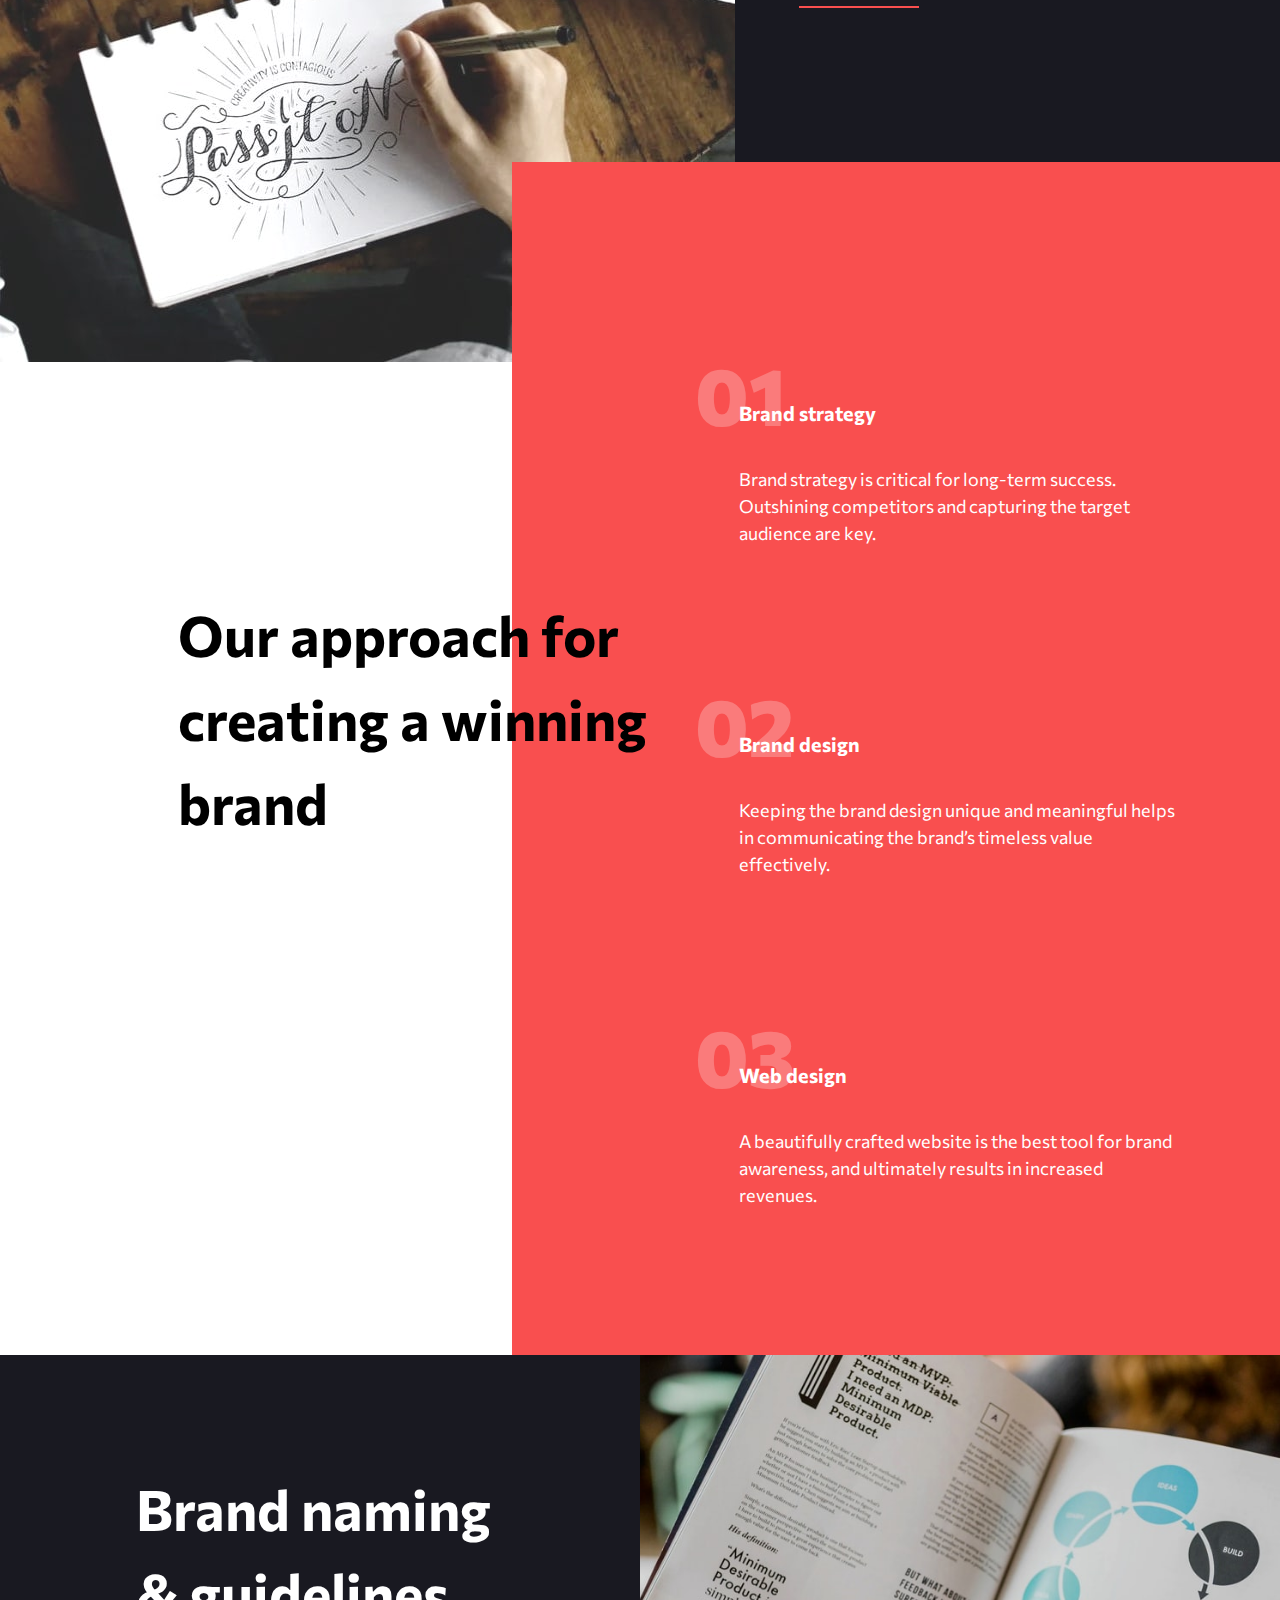
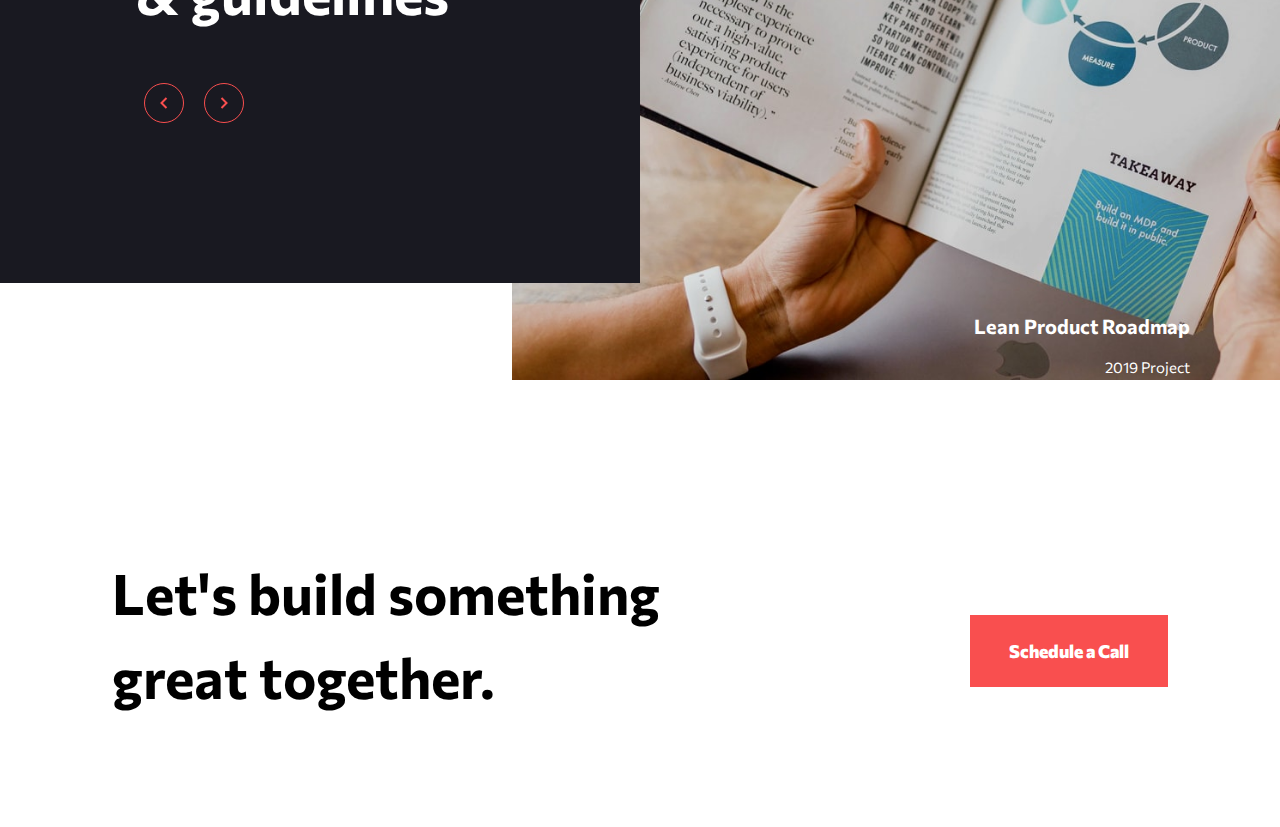
==== commit 4a8899b6: "added interactive projects" ====
--- a/index.html
+++ b/index.html
@@ -87,7 +87,7 @@
     </div>
   </section>  
   <div class="wrapper">
-    <section class="dynamic-project">
+    <section class="dynamic-project first">
       <div class="img">
         <img src="./starter-code/assets/mobile/image-slide-1.jpg" alt="" class="img-1">
         <img src="./starter-code/assets/tablet/image-slide-1.jpg" alt="" class="img-2">
@@ -100,7 +100,7 @@
         <button class="prev"></button><button class="next"></button>
       </figcaption>
     </section>
-    <section class="dynamic-project">
+    <section class="dynamic-project hidden second">
       <div class="img">
         <img src="./starter-code/assets/mobile/image-slide-2.jpg" alt="" class="img-1">
         <img src="./starter-code/assets/tablet/image-slide-2.jpg" alt="" class="img-2">
@@ -113,7 +113,7 @@
         <button class="prev"></button><button class="next"></button>
       </figcaption>
     </section>
-    <section class="dynamic-project">
+    <section class="dynamic-project hidden third">
       <div class="img">
         <img src="./starter-code/assets/mobile/image-slide-3.jpg" alt="" class="img-1">
         <img src="./starter-code/assets/tablet/image-slide-3.jpg" alt="" class="img-2">
--- a/styles.css
+++ b/styles.css
@@ -309,6 +309,10 @@
     flex-direction: column;
     position: absolute;
     width: 100%;
+}
+
+.hidden{
+    visibility: hidden;
 }
 
 
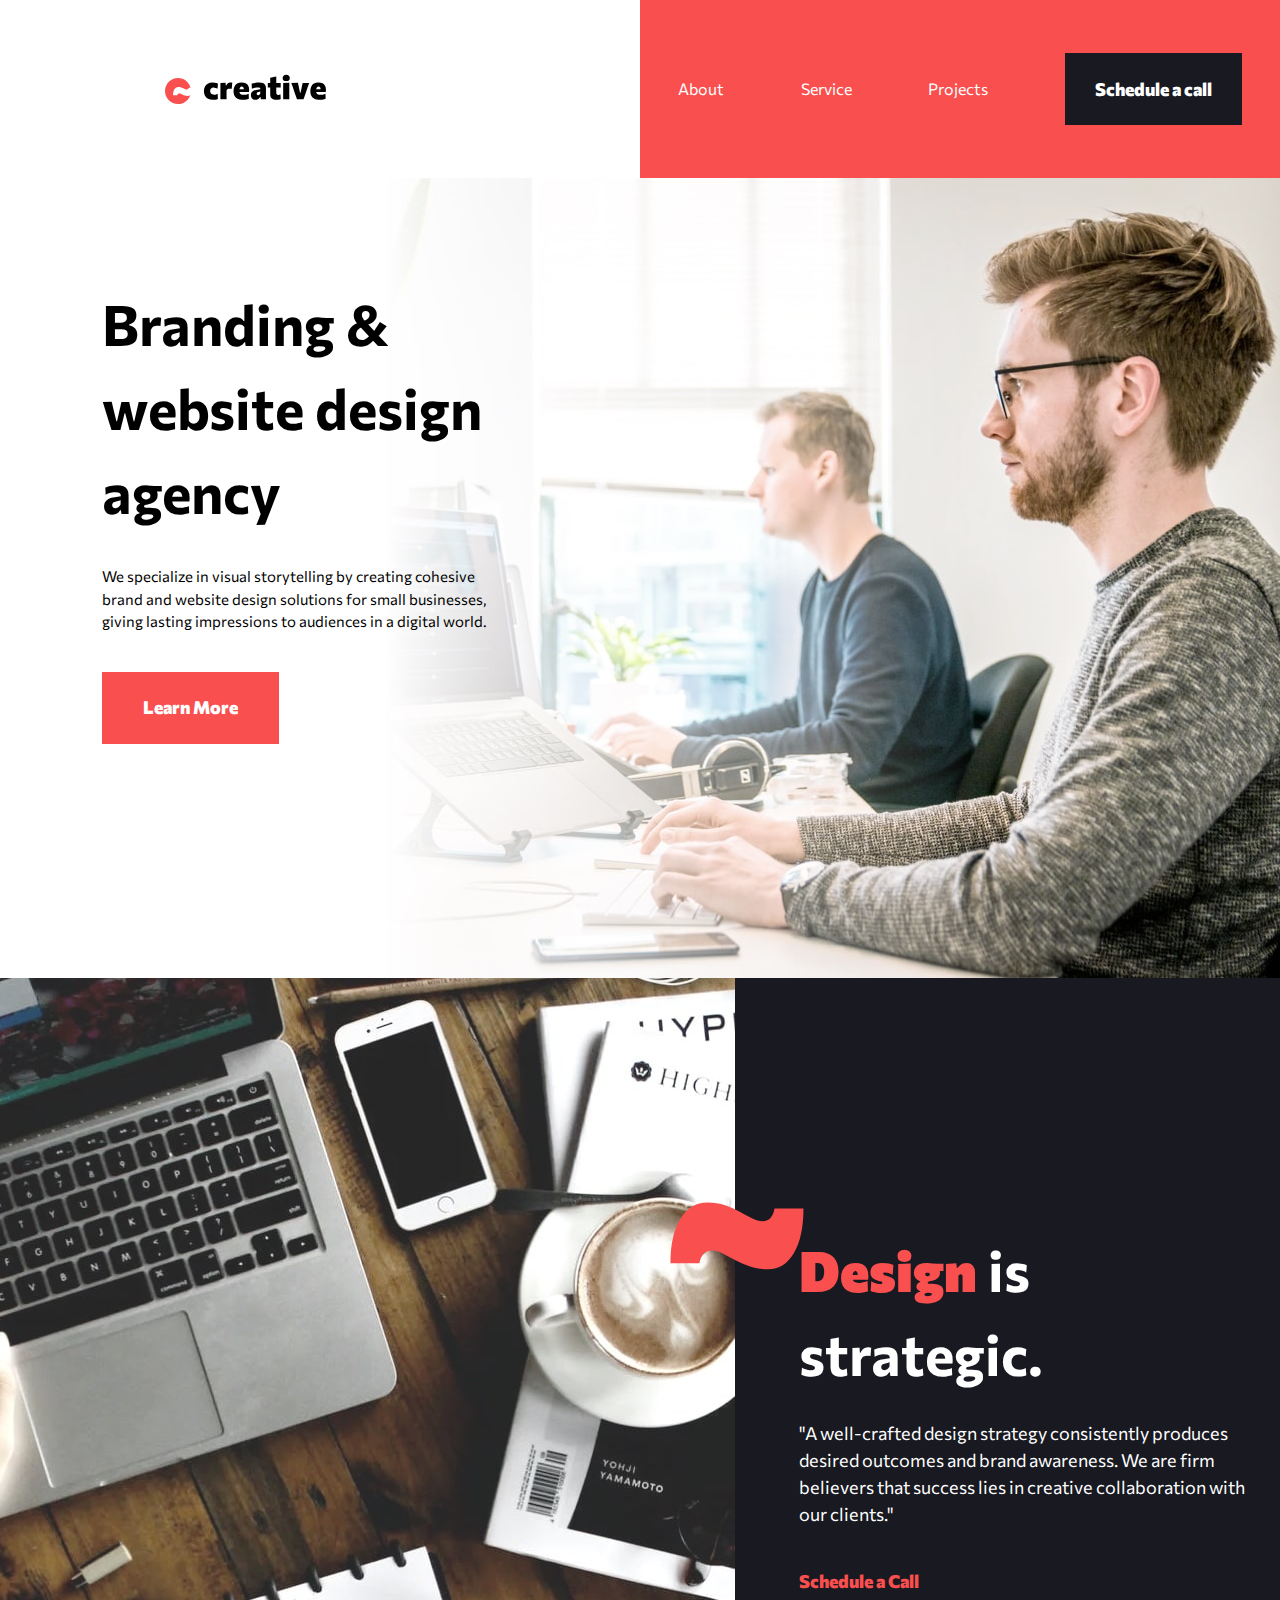
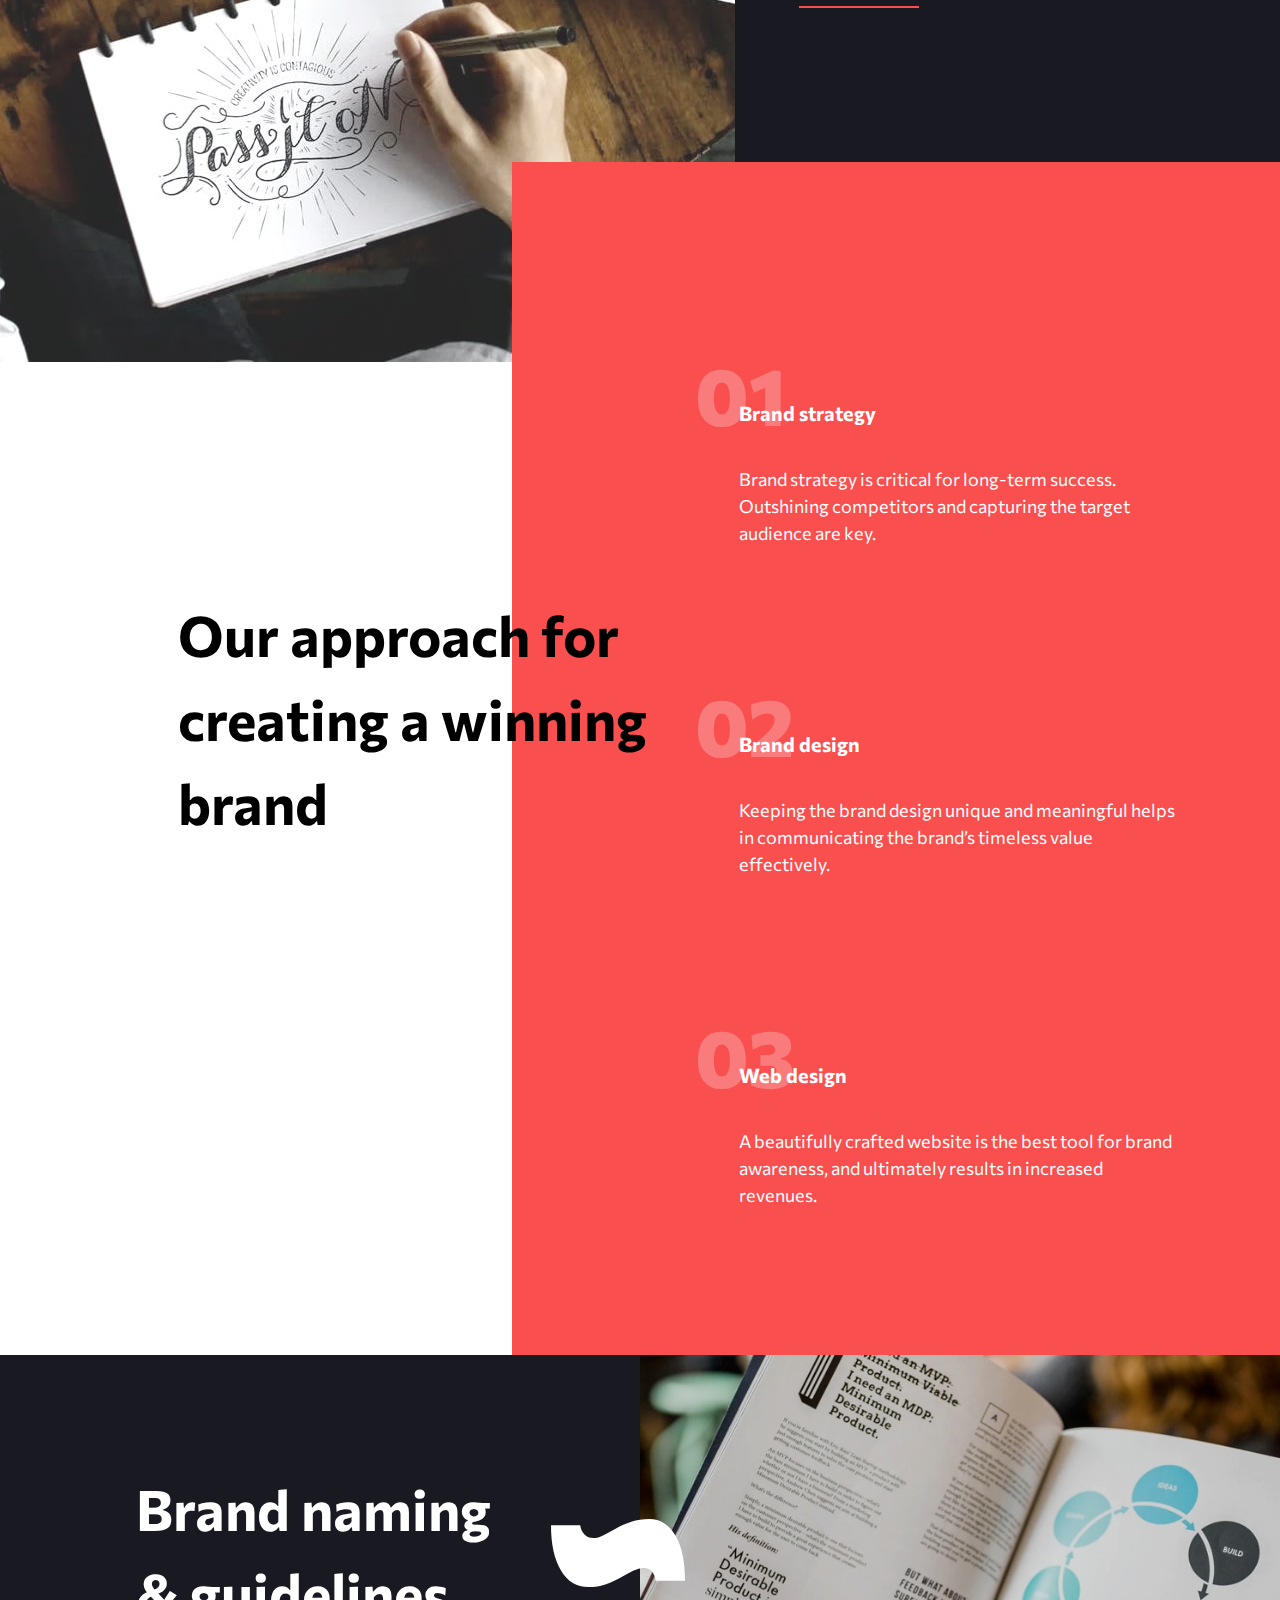
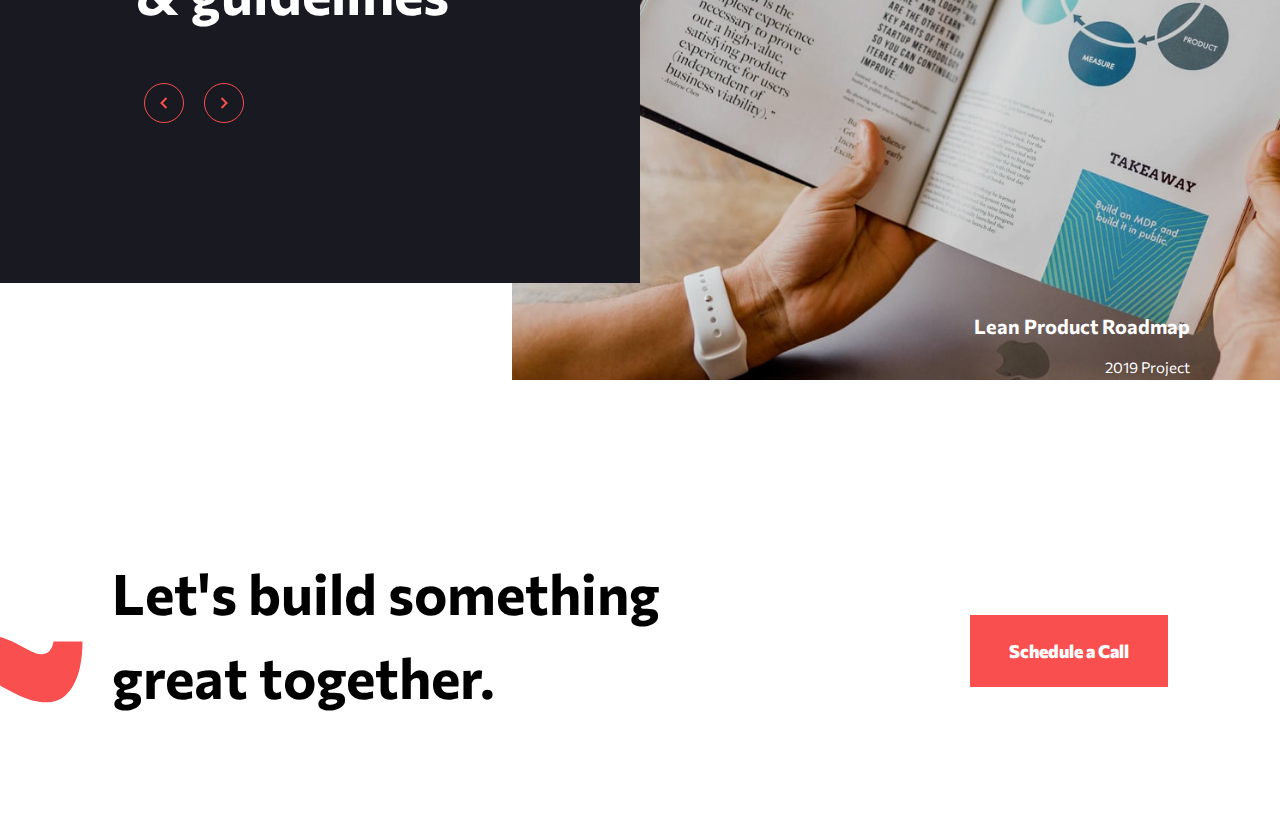
==== commit 0f0c73e4: "added svgs" ====
--- a/index.html
+++ b/index.html
@@ -6,8 +6,9 @@
   <link rel="preconnect" href="https://fonts.googleapis.com">
   <link rel="preconnect" href="https://fonts.gstatic.com" crossorigin>
   <link href="https://fonts.googleapis.com/css2?family=Abril+Fatface&family=Commissioner:wght@400;800&family=Merriweather:ital@0;1&family=Work+Sans:wght@400;500;800&display=swap" rel="stylesheet">
-  <link rel="icon" type="image/png" sizes="32x32" href="./assets/favicon-32x32.png">
   <link rel="stylesheet" href="./styles.css">
+  <link rel="icon" href="./starter-code/assets/fav.jpeg" type="image/x-icon">
+  <link rel="apple-touch-icon" href="./starter-code/assets/fav.jpeg"><!-- 180×180 -->
   <title>Creative single page site</title>
 </head>
 <body>
@@ -43,13 +44,13 @@
   </main>
 
   <section class="design-section">
-    <img src="./starter-code/assets/mobile/image-strategic.jpg">
-    <img src="./starter-code/assets/tablet/image-strategic.jpg">
+    <img src="./starter-code/assets/mobile/image-strategic.jpg" class="design-section-mobile">
+    <img src="./starter-code/assets/tablet/image-strategic.jpg" class="design-section-tablet">
     <img src="./starter-code/assets/desktop/image-strategic.jpg">
-
+    
     <div class="container">
       <h2 class="design-section__title"><strong>Design</strong> is strategic.
-        <div><img src="./starter-code/assets/desktop/bg-pattern-wave-red.svg" alt=""></div>
+        <div><img src="./starter-code/assets/desktop/bg-pattern-wave-red.svg" alt="" class="red-pattern"></div>
       </h2>
 
       <p>"A well-crafted design strategy consistently produces desired outcomes and brand awareness. 
@@ -96,7 +97,10 @@
         <p class="pro-title__p">2019 Project</p>
       </div>
       <figcaption class="cap">
-        <h2 class="project-title">Brand naming & guidelines</h2>
+        <h2 class="project-title">Brand naming & guidelines
+        <div><img src="./starter-code/assets/desktop/bg-pattern-wavy-white.svg" alt="" class="white-pattern"></div>
+
+        </h2>
         <button class="prev"></button><button class="next"></button>
       </figcaption>
     </section>
@@ -109,7 +113,9 @@
         <p class="pro-title__p">2018 Project</p>
       </div>
       <figcaption class="cap">
-        <h2 class="project-title">Brand identity & merchandise</h2>
+        <h2 class="project-title">Brand identity & merchandise
+        <div><img src="./starter-code/assets/desktop/bg-pattern-wavy-white.svg" alt="" class="white-pattern"></div>
+        </h2>
         <button class="prev"></button><button class="next"></button>
       </figcaption>
     </section>
@@ -122,13 +128,17 @@
         <p class="pro-title__p">2016 project</p>
       </div>
       <figcaption class="cap">
-        <h2 class="project-title">Brand identity & web design</h2>
+        <h2 class="project-title">Brand identity & web design
+        <div><img src="./starter-code/assets/desktop/bg-pattern-wavy-white.svg" alt="" class="white-pattern"></div>
+        </h2>
         <button class="prev"></button><button class="next"></button>
       </figcaption>
     </section>
   </div>
   <section class="footer contact">
-    <h2>Let's build something great together.</h2>
+    <h2>Let's build something great together.
+      <img src="./starter-code/assets/desktop/bg-pattern-wave-red.svg" alt="" class="red-pattern-footer" >
+    </h2>
     <button class="footer-btn button">Schedule a Call</button>
   </section>
 </body>
--- a/styles.css
+++ b/styles.css
@@ -166,7 +166,7 @@
 
 /* DESIGN SECTION */
 
-.design-section img:nth-child(2n){
+.design-section-tablet{
     display: none;
 }
 
@@ -174,12 +174,16 @@
     display: none;
 }
 
-.design-section div img {
+.red-pattern {
     display: inline-block;
     width: 3.9375rem;
     height: 1.8125rem;
     position: absolute;
     top: -10%;
+}
+
+.white-pattern{
+    display: none;
 }
 
 section.design-section {
@@ -389,6 +393,11 @@
   font: inherit;
   cursor: pointer;
   outline: inherit;
+}
+
+.prev:hover{
+    filter: filter invert(82%) sepia(40%) saturate(2577%) hue-rotate(301deg) brightness(102%) contrast(104%);
+    
 }
 
 .prev {
@@ -428,6 +437,10 @@
 .contact {
     margin: 6.25rem 1.5rem 6.25rem 1.5rem;
 } 
+
+.red-pattern-footer {
+    display: none;
+}
 
 
 
@@ -526,6 +539,20 @@
     }
     /* DESIGN SECTION */
 
+    .red-pattern {
+        left: -44%;
+        top: 58%;
+    }
+
+    .white-pattern {
+        display: inline-block;
+        width: 3.9375rem;
+        height: 1.8125rem;
+        position: absolute;
+        right: -7%;
+        top: 31%;
+    }
+
     .design-section {
         display: flex;
         max-height: 33.625rem;
@@ -538,13 +565,13 @@
     .design-section__title {
         padding-right: 1rem;
     }
-    .design-section img:nth-child(2n){
+    .design-section-tablet{
         display: block;
         min-height: 41.125rem;
         z-index: 1;
     }
 
-    .design-section img:first-child {
+    .design-section-mobile {
         display: none;
     }
 
@@ -552,7 +579,6 @@
         display: none;
     }
 
-    /* APPROACH SECTION */
 
     section.approach-section {
         background-color: #fff;
@@ -609,7 +635,7 @@
     }
 
     .cap{
-        width: 55%;
+        width: 50%;
         position: absolute;
         left: 0;
         top: 0;
@@ -715,6 +741,14 @@
 
     /* DESIGN SECTION */
 
+    .red-pattern {
+        display: inline-block;
+        width: 8.375rem;
+        height: 4.25rem;
+        left: -35%;
+        top: 20%;
+    }
+
     .design-section {
         min-height: 49rem;
     }
@@ -822,6 +856,13 @@
 
     }
 
+    .white-pattern {
+        display: inline-block;
+        width: 8.375rem;
+        height: 4.25rem;
+
+    }
+
 
 
     div.contact {
@@ -851,4 +892,13 @@
     .footer-btn {
         margin: 15rem 5rem 0 0;
     }
-}
+
+    .red-pattern-footer {
+        display: inline-block;
+        width: 8.375rem;
+        height: 4.25rem;
+        position: absolute;
+        left: -4%;
+
+    }
+}
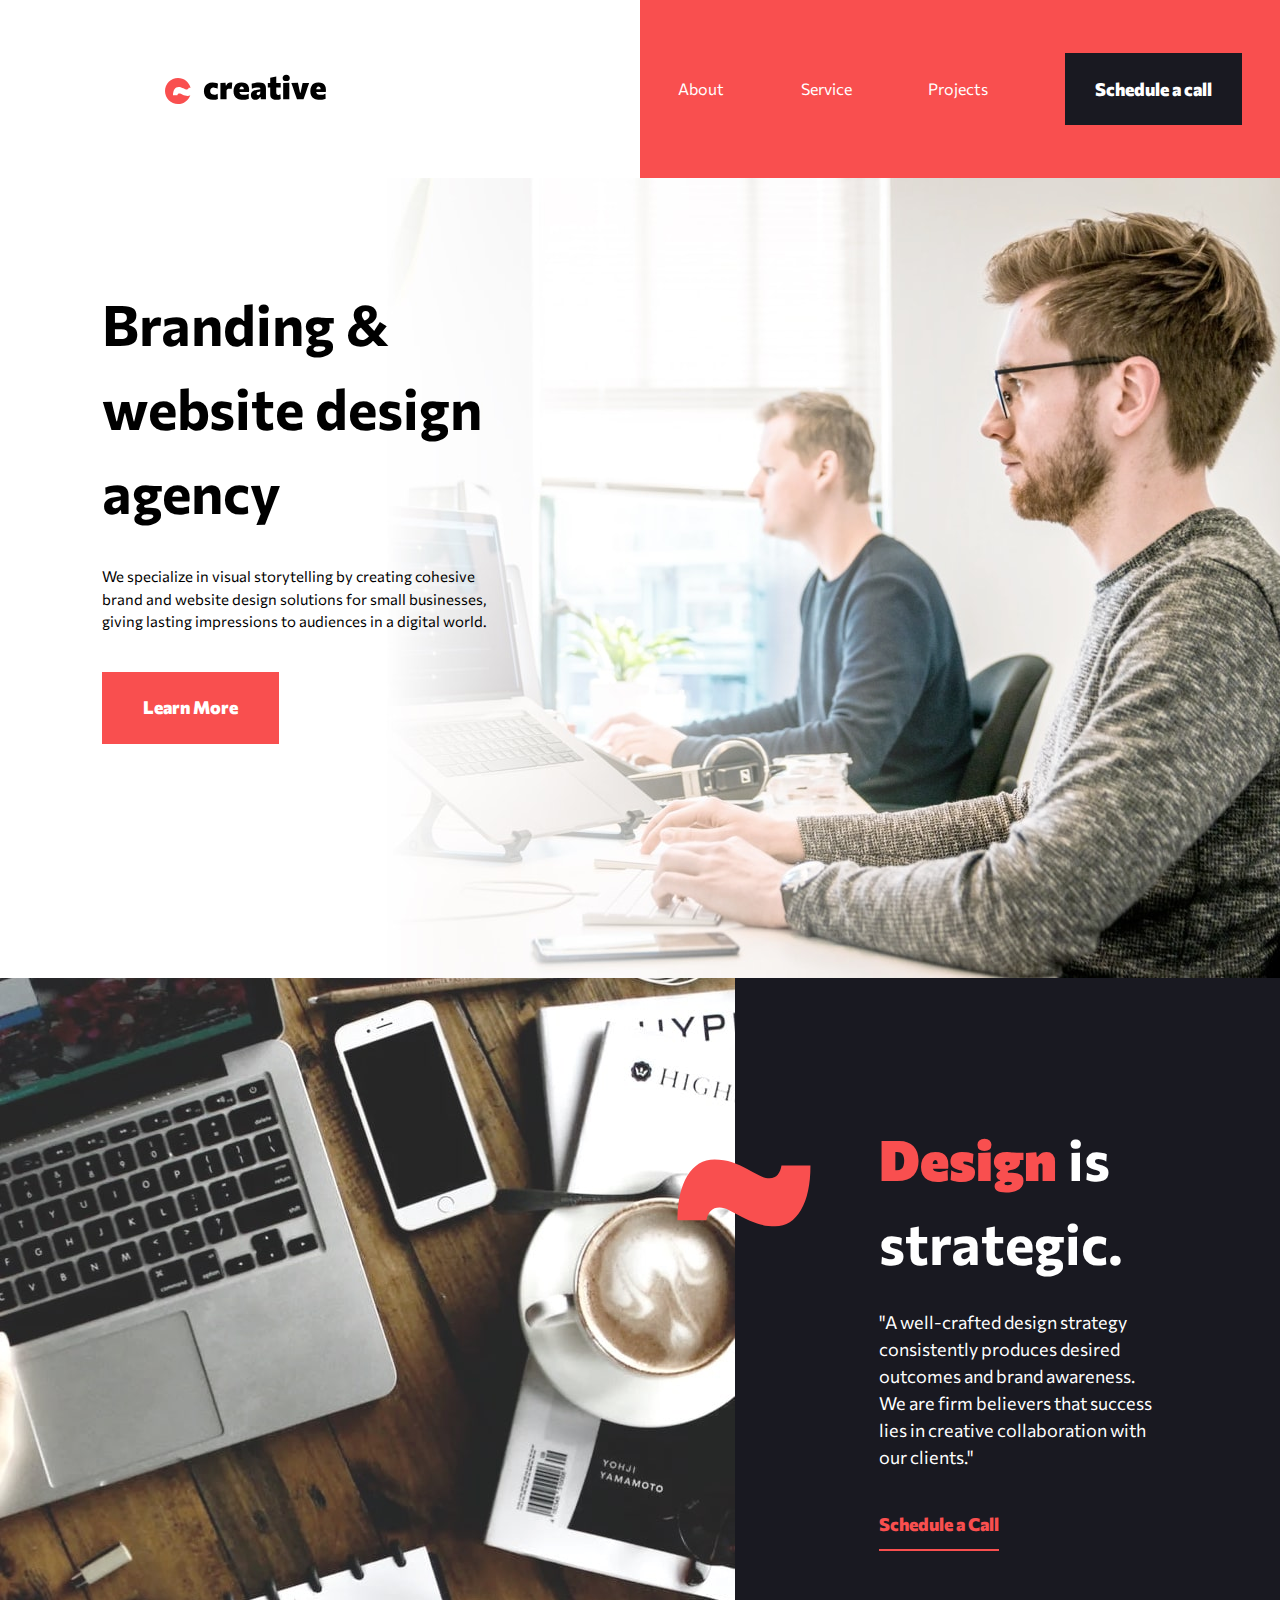
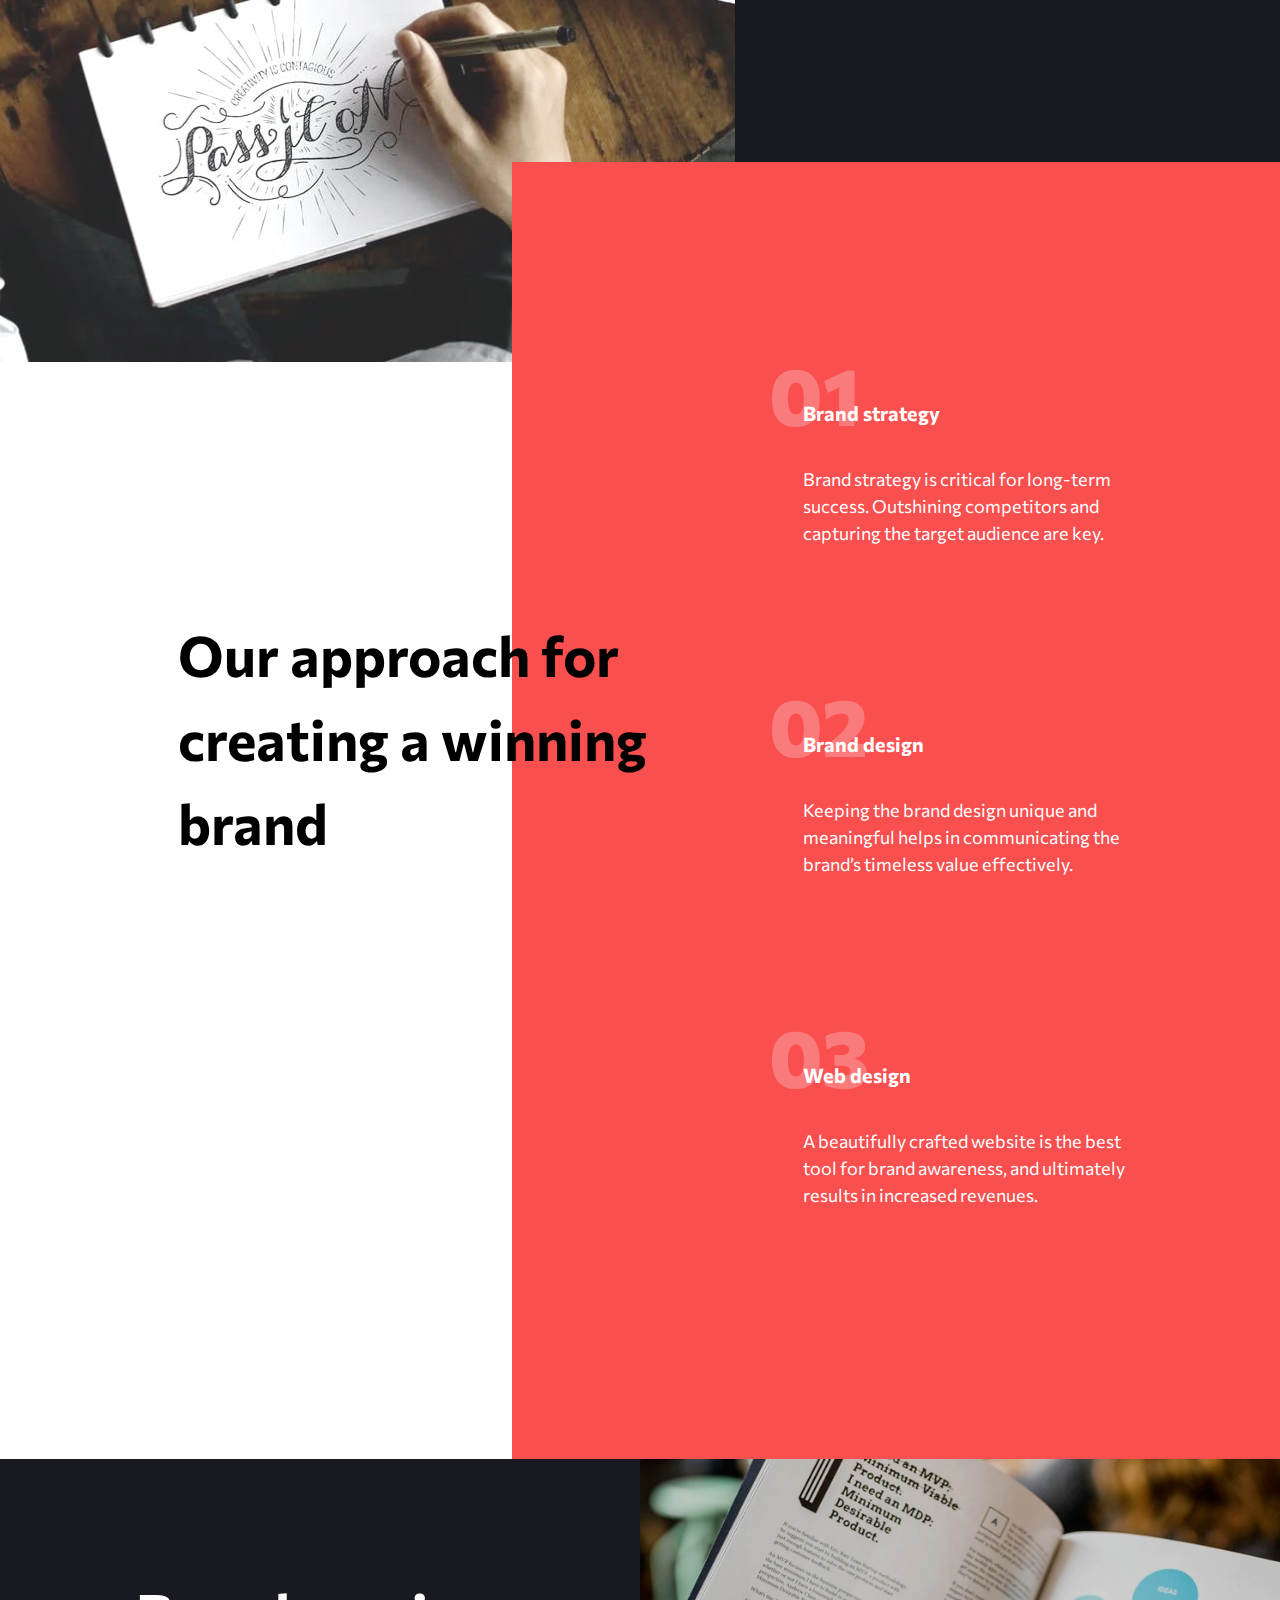
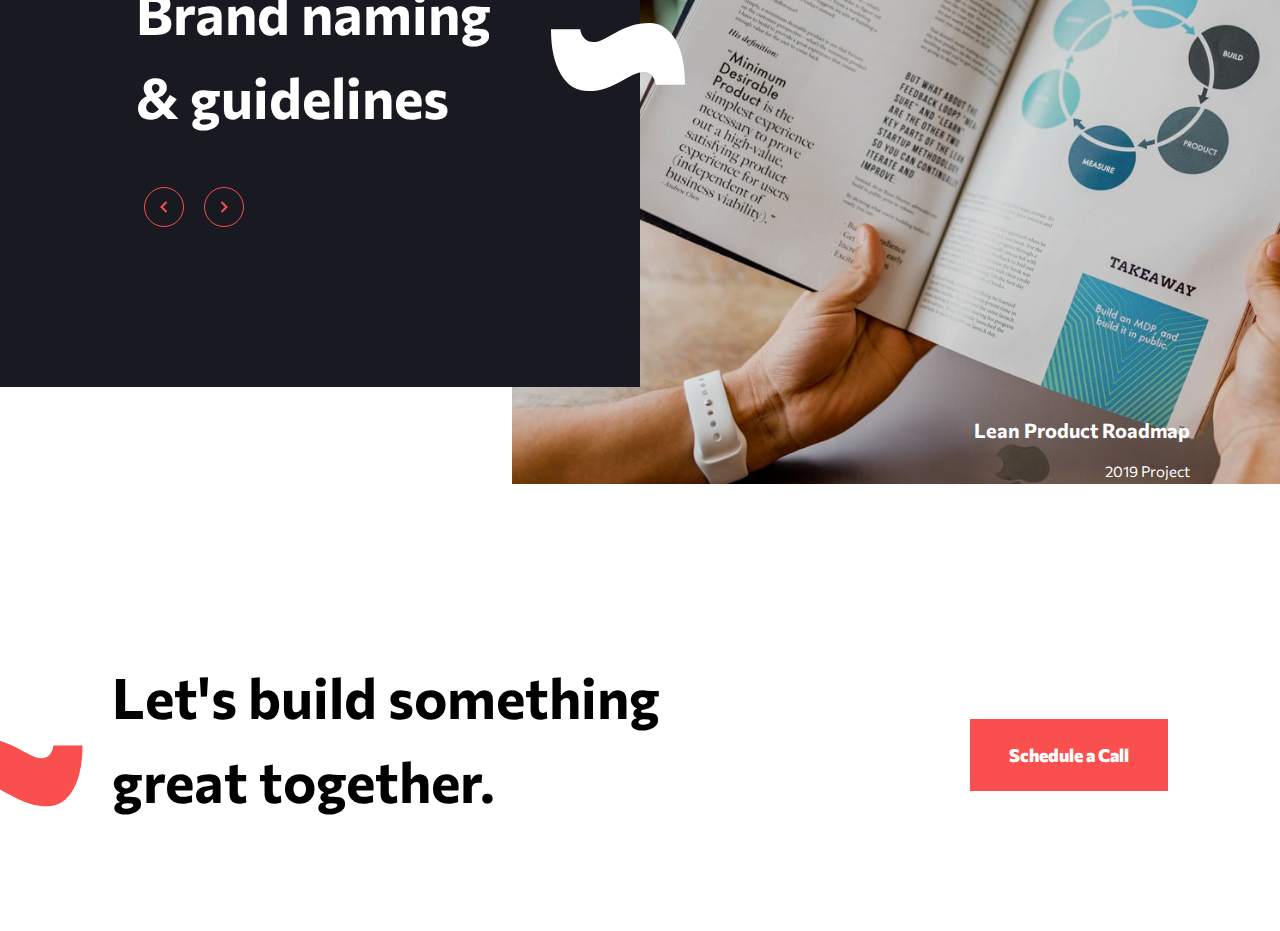
==== commit 91c0c949: "made the slider transition smooth" ====
--- a/index.html
+++ b/index.html
@@ -3,76 +3,77 @@
 <head>
   <meta charset="UTF-8">
   <meta name="viewport" content="width=device-width, initial-scale=1.0">
+  <meta name="description" content="Digital agency specializing in brand and web presence">
   <link rel="preconnect" href="https://fonts.googleapis.com">
   <link rel="preconnect" href="https://fonts.gstatic.com" crossorigin>
   <link href="https://fonts.googleapis.com/css2?family=Abril+Fatface&family=Commissioner:wght@400;800&family=Merriweather:ital@0;1&family=Work+Sans:wght@400;500;800&display=swap" rel="stylesheet">
   <link rel="stylesheet" href="./styles.css">
   <link rel="icon" href="./starter-code/assets/fav.jpeg" type="image/x-icon">
   <link rel="apple-touch-icon" href="./starter-code/assets/fav.jpeg"><!-- 180×180 -->
-  <title>Creative single page site</title>
+  <title>Creative | Branding & Design Agency</title>
 </head>
 <body>
   <header>
     <nav>
-      <div class="logo-container"><img src="./starter-code/assets/desktop/logo.svg"></div>
-      <div class="hamburger-menu hide-burger"><img src="./starter-code/assets/mobile/icon-hamburger.svg"></div>
+      <div class="logo-container"><img src="./starter-code/assets/desktop/logo.svg" alt="company logo" aria-label="company logo"></div>
+      <div class="hamburger-menu hide-burger"><img src="./starter-code/assets/mobile/icon-hamburger.svg" alt="hamburger menu"></div>
       <div class="cross-menu"><img src="./starter-code/assets/mobile/icon-cross.svg" alt="toggle icon"></div>
 
-      
       <ul class="nav-menu hide">
-        <li class="nav-item">About</li>
-        <li class="nav-item">Service</li>
-        <li class="nav-item">Projects</li>
-        <li class="nav-item"><button class="nav-btn">Schedule a call</button></li>
+        <li class="nav-item"><a href="#design-section">About</a></li>
+        <li class="nav-item"><a href="#approach-section">Service</a></li>
+        <li class="nav-item"><a href="#featured-projects">Projects</a></li>
+        <li class="nav-item"><button class="nav-btn" aria-label="Schedule a call">Schedule a call</button></li>
       </ul>
     </nav>
   </header>
   
   <main class="hero-section">
-    <img src="./starter-code/assets/mobile/image-hero.jpg" class="img-1-hero">
-    <img src="./starter-code/assets/tablet/image-hero.jpg" class="img-2-hero">
-    <img src="./starter-code/assets/desktop/image-hero.jpg" class="img-3-hero">
+    <img src="./starter-code/assets/mobile/image-hero.jpg" class="img-1-hero" alt="hero image">
+    <img src="./starter-code/assets/tablet/image-hero.jpg" class="img-2-hero" alt="hero image">
+    <img src="./starter-code/assets/desktop/image-hero.jpg" class="img-3-hero" alt="hero image">
     <div class="hero-contianer">
       <h1 class="hero-section__title">Branding & website design agency</h1>
-
       <p>We specialize in visual storytelling by creating cohesive brand and website design 
-      solutions for small businesses, giving lasting impressions to audiences in a digital world.</p>
-  
-
-      <button class="hero-button">Learn More</button>
+        solutions for small businesses, giving lasting impressions to audiences in a digital
+         world.
+      </p>
+      <button class="hero-button" aria-label="Learn more">Learn More</button>
     </div>
   </main>
 
-  <section class="design-section">
-    <img src="./starter-code/assets/mobile/image-strategic.jpg" class="design-section-mobile">
-    <img src="./starter-code/assets/tablet/image-strategic.jpg" class="design-section-tablet">
-    <img src="./starter-code/assets/desktop/image-strategic.jpg">
-    
+  <section class="design-section" id="design-section">
+    <img src="./starter-code/assets/mobile/image-strategic.jpg" class="design-section-mobile" alt="design image">
+    <img src="./starter-code/assets/tablet/image-strategic.jpg" class="design-section-tablet" alt="design image">
+    <img src="./starter-code/assets/desktop/image-strategic.jpg" alt="design image">
     <div class="container">
       <h2 class="design-section__title"><strong>Design</strong> is strategic.
-        <div><img src="./starter-code/assets/desktop/bg-pattern-wave-red.svg" alt="" class="red-pattern"></div>
+        <div><img src="./starter-code/assets/desktop/bg-pattern-wave-red.svg" alt="wave" class="red-pattern"></div>
       </h2>
-
       <p>"A well-crafted design strategy consistently produces desired outcomes and brand awareness. 
-      We are firm believers that success lies in creative collaboration with our clients."</p>
-
-      <button class="underlined-btn button">Schedule a Call</button>
+          We are firm believers that success lies in creative collaboration with our clients."
+      </p>
+      <button class="underlined-btn button" aria-label="Schedule a call">Schedule a Call</button>
     </div>
   </section>
   
-  <section class="approach-section">
+  <section class="approach-section" id="approach-section">
     <div class="container">
       <h2 class="approach-section__title">Our approach for creating a winning brand</h2>
       <div class="container-two spacing">
         <h3 class="title-one">Brand strategy
-          <li class="li-one">01</li>
+          <ul>
+            <li class="li-one">01</li>
+          </ul>
         </h3>
         <p>Brand strategy is critical for long-term success. Outshining competitors and capturing 
         the target audience are key.</p>
       </div>
       <div class="container-two spacing">
         <h3 class="title-two">Brand design
-          <li class="li-two">02</li>
+          <ul>
+            <li class="li-two">02</li>
+          </ul>
         </h3>
         <p>Keeping the brand design unique and meaningful helps in communicating the brand’s timeless 
         value effectively.</p>
@@ -80,67 +81,70 @@
 
       <div class="container-two spacing"> 
         <h3 class="title-three">Web design
-          <li class="li-three">03</li>
+          <ul>
+            <li class="li-three">03</li>
+          </ul>
         </h3>
         <p>A beautifully crafted website is the best tool for brand awareness, and ultimately results 
         in increased revenues.</p>
       </div>
     </div>
   </section>  
-  <div class="wrapper">
-    <section class="dynamic-project first">
+  <div class="wrapper" id="featured-projects">
+    <section class="dynamic-project first ">
       <div class="img">
-        <img src="./starter-code/assets/mobile/image-slide-1.jpg" alt="" class="img-1">
-        <img src="./starter-code/assets/tablet/image-slide-1.jpg" alt="" class="img-2">
-        <img src="./starter-code/assets/desktop/image-slide-1.jpg" alt="" class="img-3">
+        <img src="./starter-code/assets/mobile/image-slide-1.jpg" alt="project image" class="img-1">
+        <img src="./starter-code/assets/tablet/image-slide-1.jpg" alt="project image" class="img-2">
+        <img src="./starter-code/assets/desktop/image-slide-1.jpg" alt="project image" class="img-3">
         <h3 class="pro-title">Lean Product Roadmap</h3>
         <p class="pro-title__p">2019 Project</p>
       </div>
       <figcaption class="cap">
         <h2 class="project-title">Brand naming & guidelines
-        <div><img src="./starter-code/assets/desktop/bg-pattern-wavy-white.svg" alt="" class="white-pattern"></div>
+        <div><img src="./starter-code/assets/desktop/bg-pattern-wavy-white.svg" alt="wave" class="white-pattern"></div>
 
         </h2>
-        <button class="prev"></button><button class="next"></button>
+        <button class="prev" aria-label="previous"></button><button class="next" aria-label="next"></button>
       </figcaption>
     </section>
-    <section class="dynamic-project hidden second">
+    <section class="dynamic-project hidden second initial--state">
       <div class="img">
-        <img src="./starter-code/assets/mobile/image-slide-2.jpg" alt="" class="img-1">
-        <img src="./starter-code/assets/tablet/image-slide-2.jpg" alt="" class="img-2">
-        <img src="./starter-code/assets/desktop/image-slide-2.jpg" alt="" class="img-3">
+        <img src="./starter-code/assets/mobile/image-slide-2.jpg" alt=" project image" class="img-1">
+        <img src="./starter-code/assets/tablet/image-slide-2.jpg" alt="project image" class="img-2">
+        <img src="./starter-code/assets/desktop/image-slide-2.jpg" alt="project image" class="img-3">
         <h3 class="pro-title">New Majestic Hotel</h3>
         <p class="pro-title__p">2018 Project</p>
       </div>
       <figcaption class="cap">
         <h2 class="project-title">Brand identity & merchandise
-        <div><img src="./starter-code/assets/desktop/bg-pattern-wavy-white.svg" alt="" class="white-pattern"></div>
+        <div><img src="./starter-code/assets/desktop/bg-pattern-wavy-white.svg" alt="wave" class="white-pattern" role="presentation"></div>
         </h2>
-        <button class="prev"></button><button class="next"></button>
+        <button class="prev" aria-label="previous"></button><button class="next" aria-label="next"></button>
       </figcaption>
     </section>
-    <section class="dynamic-project hidden third">
+    <section class="dynamic-project hidden third initial--state">
       <div class="img">
-        <img src="./starter-code/assets/mobile/image-slide-3.jpg" alt="" class="img-1">
-        <img src="./starter-code/assets/tablet/image-slide-3.jpg" alt="" class="img-2">
-        <img src="./starter-code/assets/desktop/image-slide-3.jpg" alt="" class="img-3">
+        <img src="./starter-code/assets/mobile/image-slide-3.jpg" alt="project image" class="img-1">
+        <img src="./starter-code/assets/tablet/image-slide-3.jpg" alt="project image" class="img-2">
+        <img src="./starter-code/assets/desktop/image-slide-3.jpg" alt="project image" class="img-3">
         <h3 class="pro-title">Crypto Dashboard</h3>
         <p class="pro-title__p">2016 project</p>
       </div>
       <figcaption class="cap">
         <h2 class="project-title">Brand identity & web design
-        <div><img src="./starter-code/assets/desktop/bg-pattern-wavy-white.svg" alt="" class="white-pattern"></div>
+        <div><img src="./starter-code/assets/desktop/bg-pattern-wavy-white.svg" alt="wave" class="white-pattern" role="presentation"></div>
         </h2>
-        <button class="prev"></button><button class="next"></button>
+        <button class="prev" aria-label="previous"></button><button class="next" aria-label="next"></button>
       </figcaption>
     </section>
   </div>
-  <section class="footer contact">
+
+  <footer class="footer contact">
     <h2>Let's build something great together.
-      <img src="./starter-code/assets/desktop/bg-pattern-wave-red.svg" alt="" class="red-pattern-footer" >
+      <img src="./starter-code/assets/desktop/bg-pattern-wave-red.svg" alt="wave" class="red-pattern-footer" role="presentation">
     </h2>
-    <button class="footer-btn button">Schedule a Call</button>
-  </section>
+    <button class="footer-btn button" aria-label="Schedule a call">Schedule a Call</button>
+  </footer>
 </body>
 <script src="./main.js"></script>
 </html>--- a/styles.css
+++ b/styles.css
@@ -6,7 +6,9 @@
     margin: 0;
 }
 
-
+html {
+    scroll-behavior: smooth;
+}
 
 body {
     background-color: white;
@@ -21,28 +23,27 @@
     align-items: center;
     justify-content: space-between;
     padding: 0 1rem;
-
-}
-
-strong {
-    color: #F94F4F;
-}
-
-h1 {
-    font-size: 2.5rem;
-}
-
-h2 {
-    font-size: 2rem;
-} 
-
-h3 {
-    font-size: .9375rem;
-}
-
-p {
-    font-size: .9375rem;
-}
+}
+
+a {
+    text-decoration: none;
+    color: #fff;
+    
+}
+
+header {
+    position: sticky;
+    top: 0;
+    background-color: #fff;
+    z-index: 20;
+}
+
+strong { color: #F94F4F;}
+
+h1 { font-size: 2.5rem;}
+h2 { font-size: 2rem;} 
+h3 { font-size: .9375rem;}
+p { font-size: .9375rem;}
 
 img {
     width: 100%;
@@ -50,6 +51,7 @@
 }
 
 ul {
+    list-style-type: none;
     margin: 0;
     padding: 0;
 }
@@ -63,7 +65,6 @@
     display: flex;
     flex-direction: column;
     margin: 0 1.25rem 0;
-
 }
 
 .nav-menu {
@@ -76,14 +77,11 @@
     top: 5rem;
     z-index: 1;
     margin-left: 5rem;
-
-}
-
+}
 
 .nav-menu li {
     padding: 1.25rem 0 1.25rem 0;
     list-style: none;
-
 }
 
 .nav-menu li:hover {
@@ -115,26 +113,22 @@
 .nav-btn:hover {
     background-color: #434356;
     cursor: pointer;
-
 }
 
 .hero-image-container {
     width: max-content;
 }
-
 
 .hero-contianer {
     display: flex;
     flex-direction: column;
     margin: 0 1.25rem 6rem;
-
 }
 
 .img-2-hero,
 .img-3-hero {
     display: none;
 }
-
 
 .hero-section__title {
     margin: 3.5rem 0 0 0;
@@ -156,7 +150,6 @@
     font-weight: 800;
     font-size: 18px;
     border: none;
-    
 }
 
 .hero-button:hover {
@@ -188,7 +181,6 @@
 
 section.design-section {
     background-color: #191921;
-
 }
 
 .design-section__title {
@@ -212,11 +204,7 @@
     line-height: 1.5;
 }
 
-
-
-
 a:hover {
-
     cursor: pointer;
 }
 
@@ -228,15 +216,12 @@
     border-style: none;
     padding-bottom: 11px;
     border-bottom: 2px solid #F94F4F;
-
 }
 
 .underlined-btn:hover {
     color: #FF9393;
     border-color: #FF9393;
 }
-
-
 
 /* APPROACH SECTION */ 
 
@@ -262,8 +247,6 @@
 font-size: 5rem;
 font-weight: 800;
 position: absolute;
-
-
 }
 
 .container-two {
@@ -315,9 +298,20 @@
     width: 100%;
 }
 
-.hidden{
-    visibility: hidden;
-}
+.initial--state{
+    opacity: 0;
+}
+
+.active--state {
+    opacity: 100;
+    transition: opacity 375ms linear;
+}
+
+ .hidden {
+    opacity: 0;
+    transition: opacity 375ms linear;
+} 
+
 
 
 .dynamic-project >:first-child {
@@ -341,6 +335,7 @@
     position: relative;
     color: #fff;
 }
+
 .pro-title{
     position: absolute;
     bottom: 10%;
@@ -358,7 +353,9 @@
     background-color: #191921;
     min-height: 20rem ;
 }
+
  /* new styles for dynamic project */
+
 .pro-container {
     position: relative;
     min-height: 44.7rem;
@@ -368,10 +365,8 @@
     display: none;
 }
 
-
 .slide  {
     position: absolute;
-
 }
 
 
@@ -416,7 +411,6 @@
     width: 3rem;
     margin: 0 0 0 .75rem;
 }
-
 
 .footer-btn {
     width: 200px;
@@ -435,21 +429,21 @@
 }
 
 .contact {
-    margin: 6.25rem 1.5rem 6.25rem 1.5rem;
+    padding: 9.25rem 1.5rem 6.25rem 1.5rem;
 } 
 
 .red-pattern-footer {
     display: none;
 }
 
-
-
 /* -------------------- TABLET LAYOUT ------------------ */
 
-
 @media only screen and (min-width: 750px) {
 
     /* HERO SECTION */
+    header {
+        position: static;
+    }
 
     nav {
     padding: 0;
@@ -486,8 +480,6 @@
     
     /* HERO SECTION */
 
-    
-
     .img-1-hero,
     .img-3-hero {
         display: none;
@@ -497,7 +489,6 @@
         display: block;
         width: 100%;
     }
-
 
     .hero-section {
         display: flex;
@@ -537,6 +528,7 @@
         font-size: 18px;
         border: none;
     }
+
     /* DESIGN SECTION */
 
     .red-pattern {
@@ -579,7 +571,6 @@
         display: none;
     }
 
-
     section.approach-section {
         background-color: #fff;
         align-items: end;
@@ -649,11 +640,6 @@
         height: 30rem;
     }
     
-     
-
-
-
-
     /* CONTACT SECTION */
 
     .container{
@@ -681,6 +667,10 @@
         margin: 0 2rem 0;
         min-height: 20rem;
     }
+
+    .contact{
+        padding: 0;
+    }
     
 
     .footer-btn {
@@ -702,7 +692,6 @@
         display: block;
     }
 
-
     .logo-container {
         margin-left: 10.3125rem;
     }
@@ -714,7 +703,6 @@
     .hero-contianer {
      margin: 3rem 0 0;
     }
-
 
     .hero-section__title {
         position: relative;
@@ -736,7 +724,6 @@
         display: inline-block;
         width: 177px;
         height: 72px;
-
     }
 
     /* DESIGN SECTION */
@@ -745,8 +732,8 @@
         display: inline-block;
         width: 8.375rem;
         height: 4.25rem;
-        left: -35%;
-        top: 20%;
+        left: -55%;
+        top: 45%;
     }
 
     .design-section {
@@ -765,6 +752,10 @@
 
     .design-section .container {
         justify-content: center;
+        min-height: initial;
+        padding: 0 0 5rem 9rem;
+        margin: initial;
+
     }
 
     section.design-section .container h2 {
@@ -772,12 +763,14 @@
         width: 22rem;
     }
 
+    section.design-section .container p {
+        margin-right: 8rem;
+    }
+
     section.design-section .container p,
     section.design-section .container button {
         font-size: 1.125rem;
     }
-
-   
 
     /* APPROACH SECTION */
 
@@ -793,7 +786,7 @@
         max-width: 60%;
         min-height: 10rem;
         box-sizing: border-box;
-        padding: 6.5rem 2rem 6rem 7rem
+        padding: 6.5rem 4rem 12.5rem 11rem;
     }
 
     .container h3 {
@@ -804,27 +797,23 @@
         font-size: 1.125rem;
     }
 
-   .container-two {
-    padding: 7rem 3rem 2rem 6rem;
-
-   }
-
-   .li-one,
+    .container-two {
+        padding: 7rem 3rem 2rem 6rem;
+    }
+
+    .li-one,
     .li-two,
     .li-three {
-
         left: -10%;
     }
 
     .project-title {
         font-size: 3.5rem;
         margin: 3rem 3rem 0 7rem
-
     }
 
     .prev {
         margin: 1rem 0 0 9rem;
-
     }
 
 
@@ -832,7 +821,6 @@
         font-weight: bolder;
         bottom: -50%;
         font-size: 1.25rem;
-
     }
 
     .pro-title__p {
@@ -853,17 +841,13 @@
 
     figcaption .cap{
         min-height: 32rem;
-
     }
 
     .white-pattern {
         display: inline-block;
         width: 8.375rem;
         height: 4.25rem;
-
-    }
-
-
+    }
 
     div.contact {
         padding: 2rem 8rem;
@@ -899,6 +883,5 @@
         height: 4.25rem;
         position: absolute;
         left: -4%;
-
-    }
-}
+    }
+}
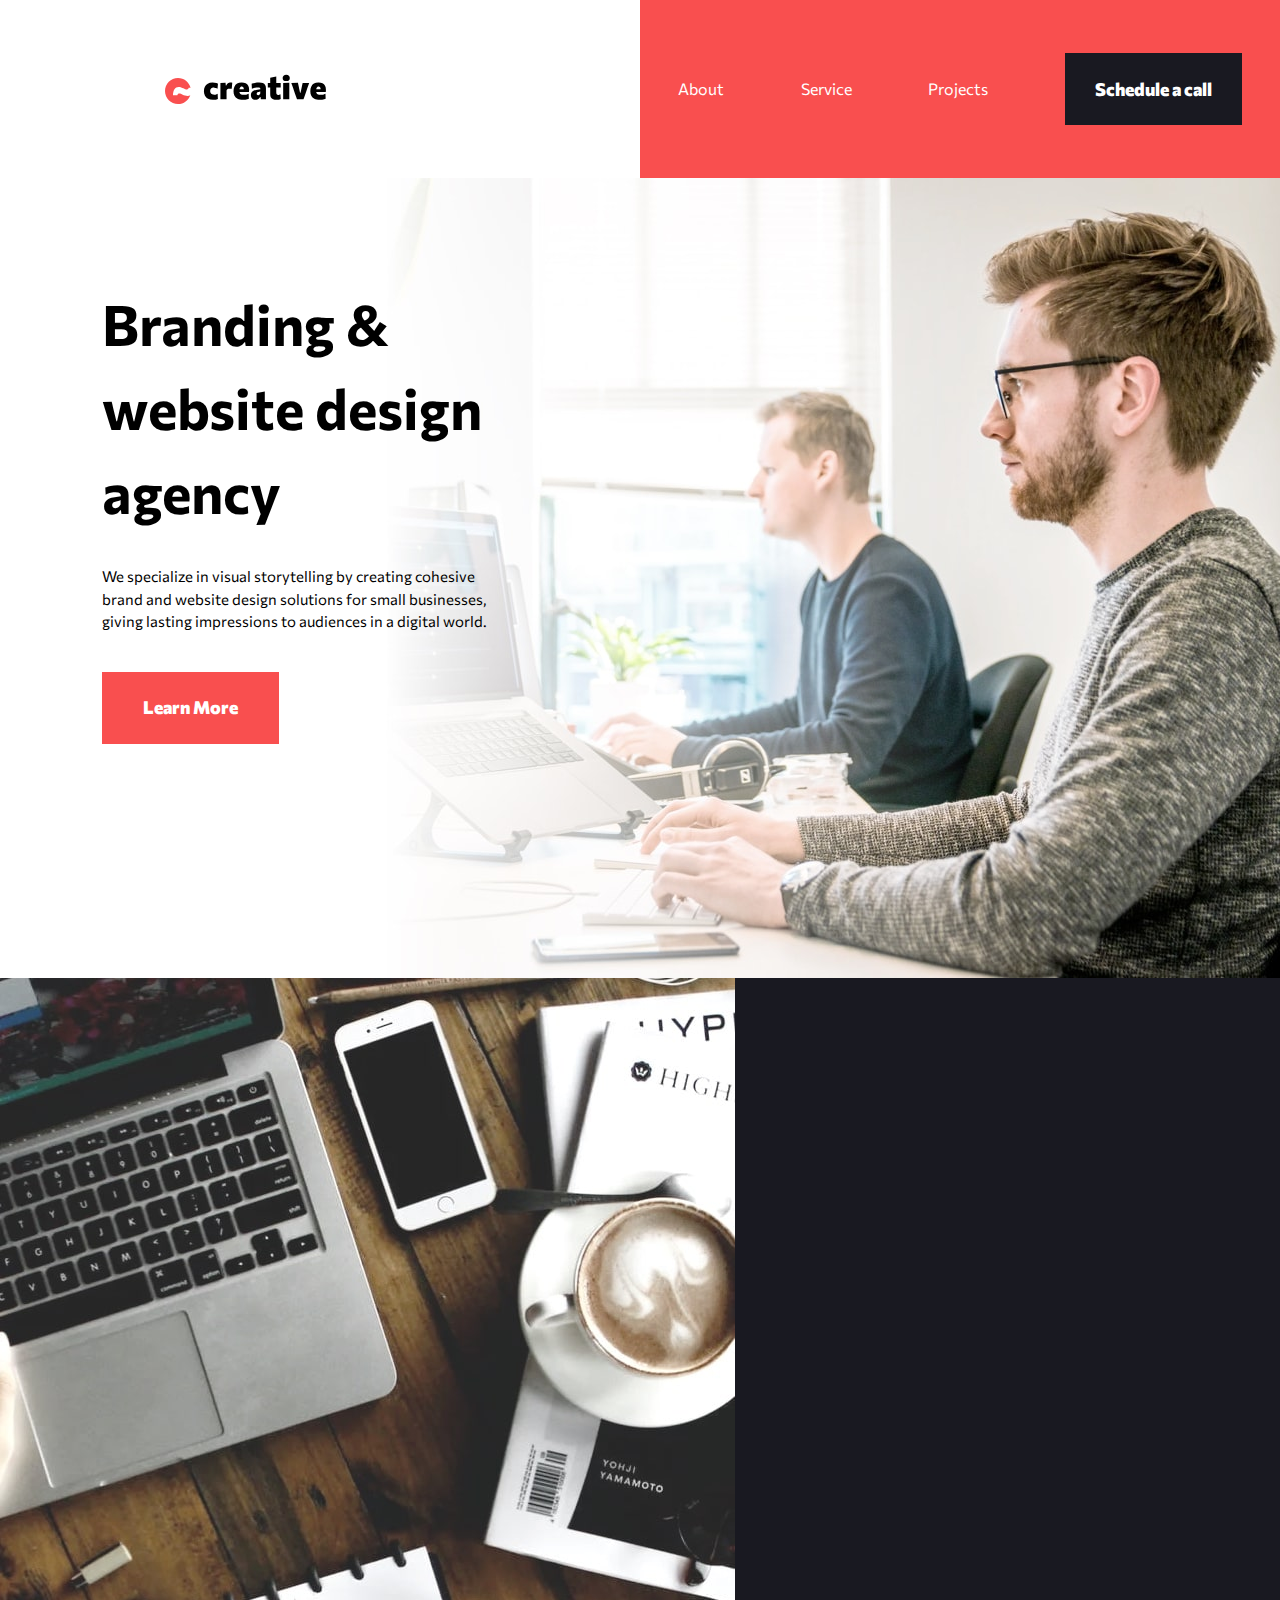
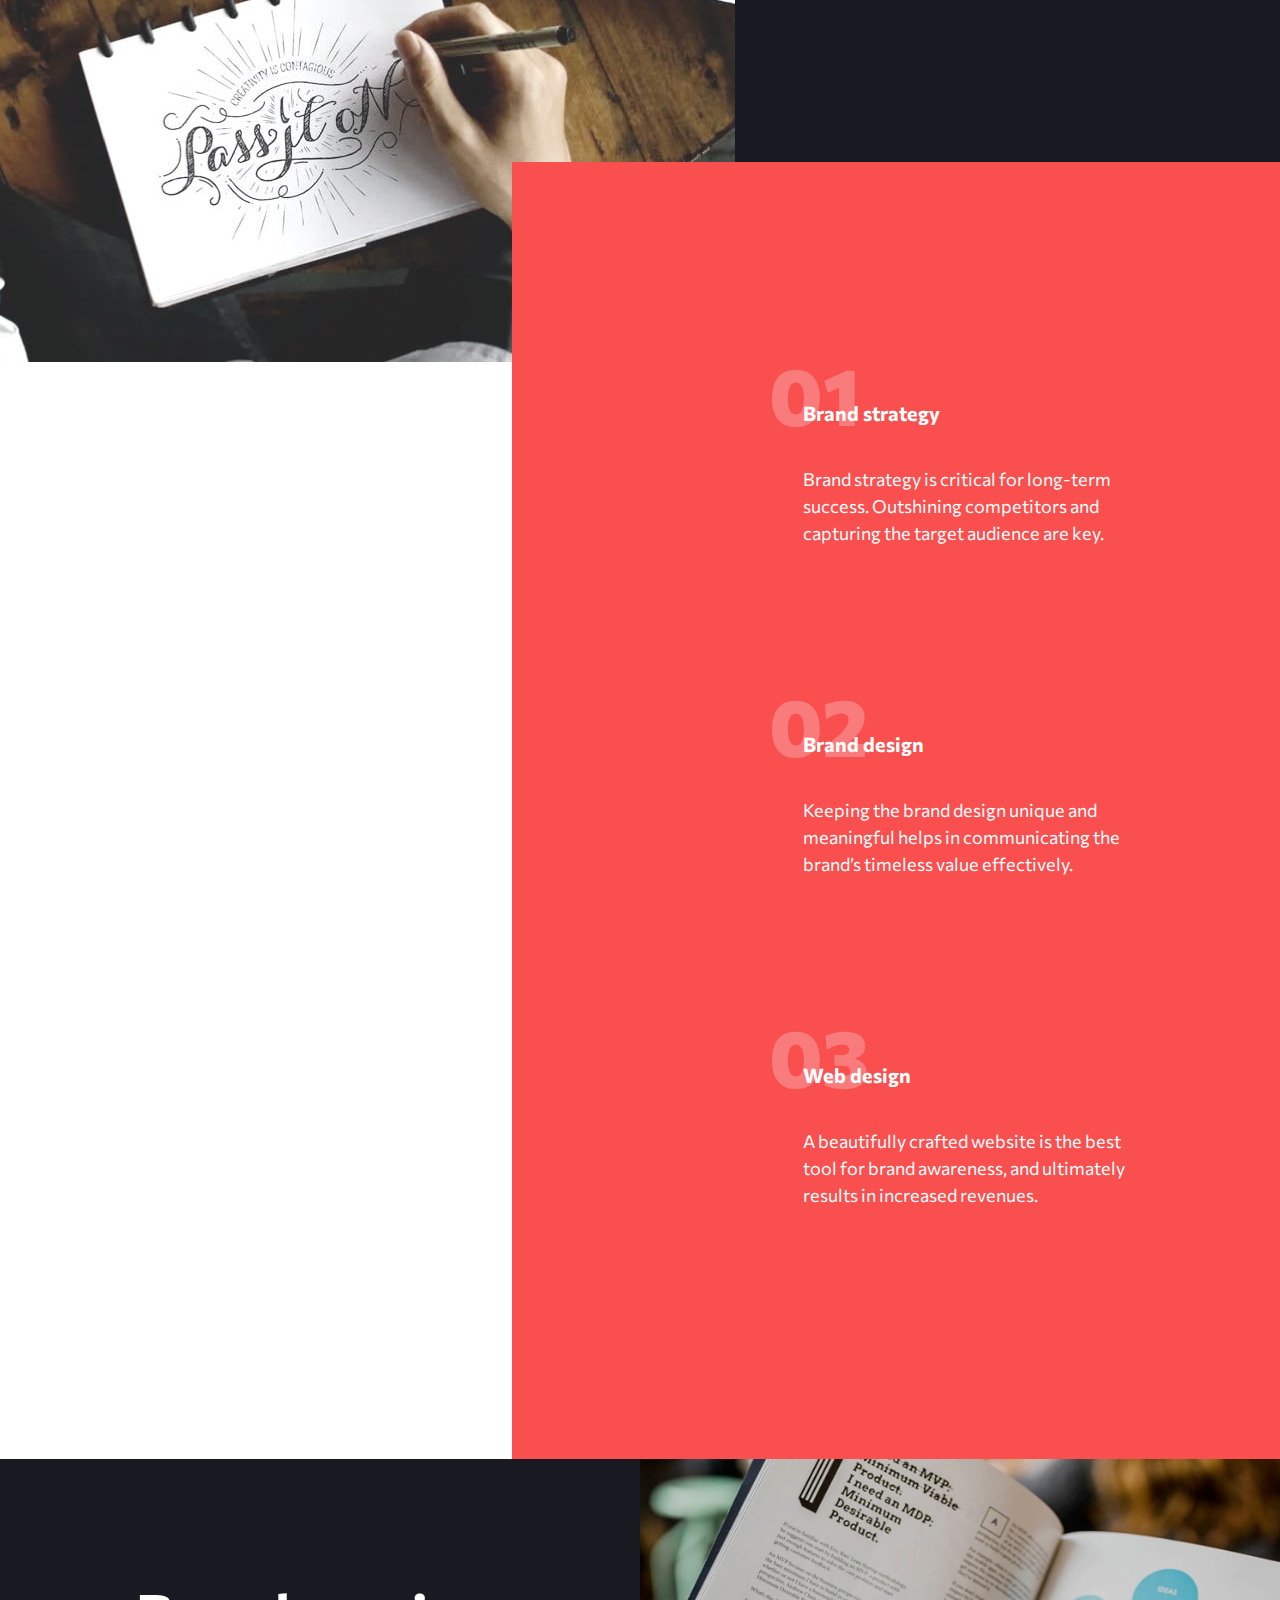
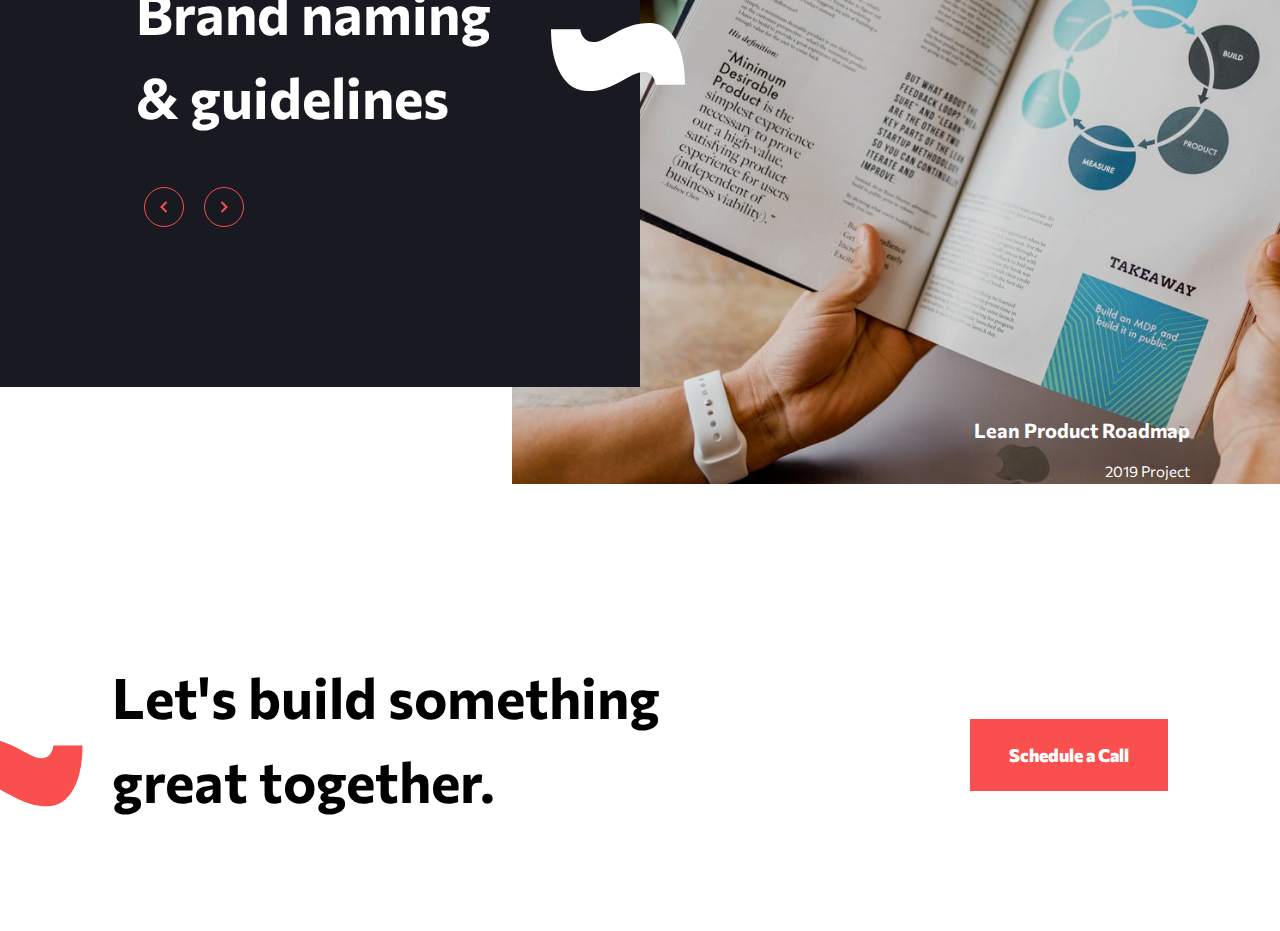
==== commit 62ff29c0: "new title transition feature on about section" ====
--- a/index.html
+++ b/index.html
@@ -50,10 +50,10 @@
       <h2 class="design-section__title"><strong>Design</strong> is strategic.
         <div><img src="./starter-code/assets/desktop/bg-pattern-wave-red.svg" alt="wave" class="red-pattern"></div>
       </h2>
-      <p>"A well-crafted design strategy consistently produces desired outcomes and brand awareness. 
+      <p class="design-section__desc">"A well-crafted design strategy consistently produces desired outcomes and brand awareness. 
           We are firm believers that success lies in creative collaboration with our clients."
       </p>
-      <button class="underlined-btn button" aria-label="Schedule a call">Schedule a Call</button>
+      <button class="button underlined-btn" aria-label="Schedule a call">Schedule a Call</button>
     </div>
   </section>
   
--- a/styles.css
+++ b/styles.css
@@ -187,7 +187,24 @@
     padding: 5.05rem 0 1.5rem 0;
     position: relative;
     margin: 0;
-}
+    opacity: 0;
+
+}
+
+.design-section__desc,
+.underlined-btn {
+    opacity: 0;
+}
+
+
+
+.design-section__title--active,
+.design-section__desc--active,
+.underlined_btn--active {
+    opacity: 1;
+    transition: all 1500ms linear;
+}
+
 
 section.design-section .container p {
     margin: 0 0 2.5rem 0;
@@ -592,6 +609,15 @@
         left: 5%;
         max-width: 15rem;
         margin-top: 12rem;
+        transform: translate3d(-70px, 0, 0);
+        opacity: 0;
+    }
+
+    .approach-section__title--active {
+        opacity: 1;
+        transform: translate3d(0px, 0, 0);
+        transition: all 1500ms linear;
+
     }
 
     .container-two {
